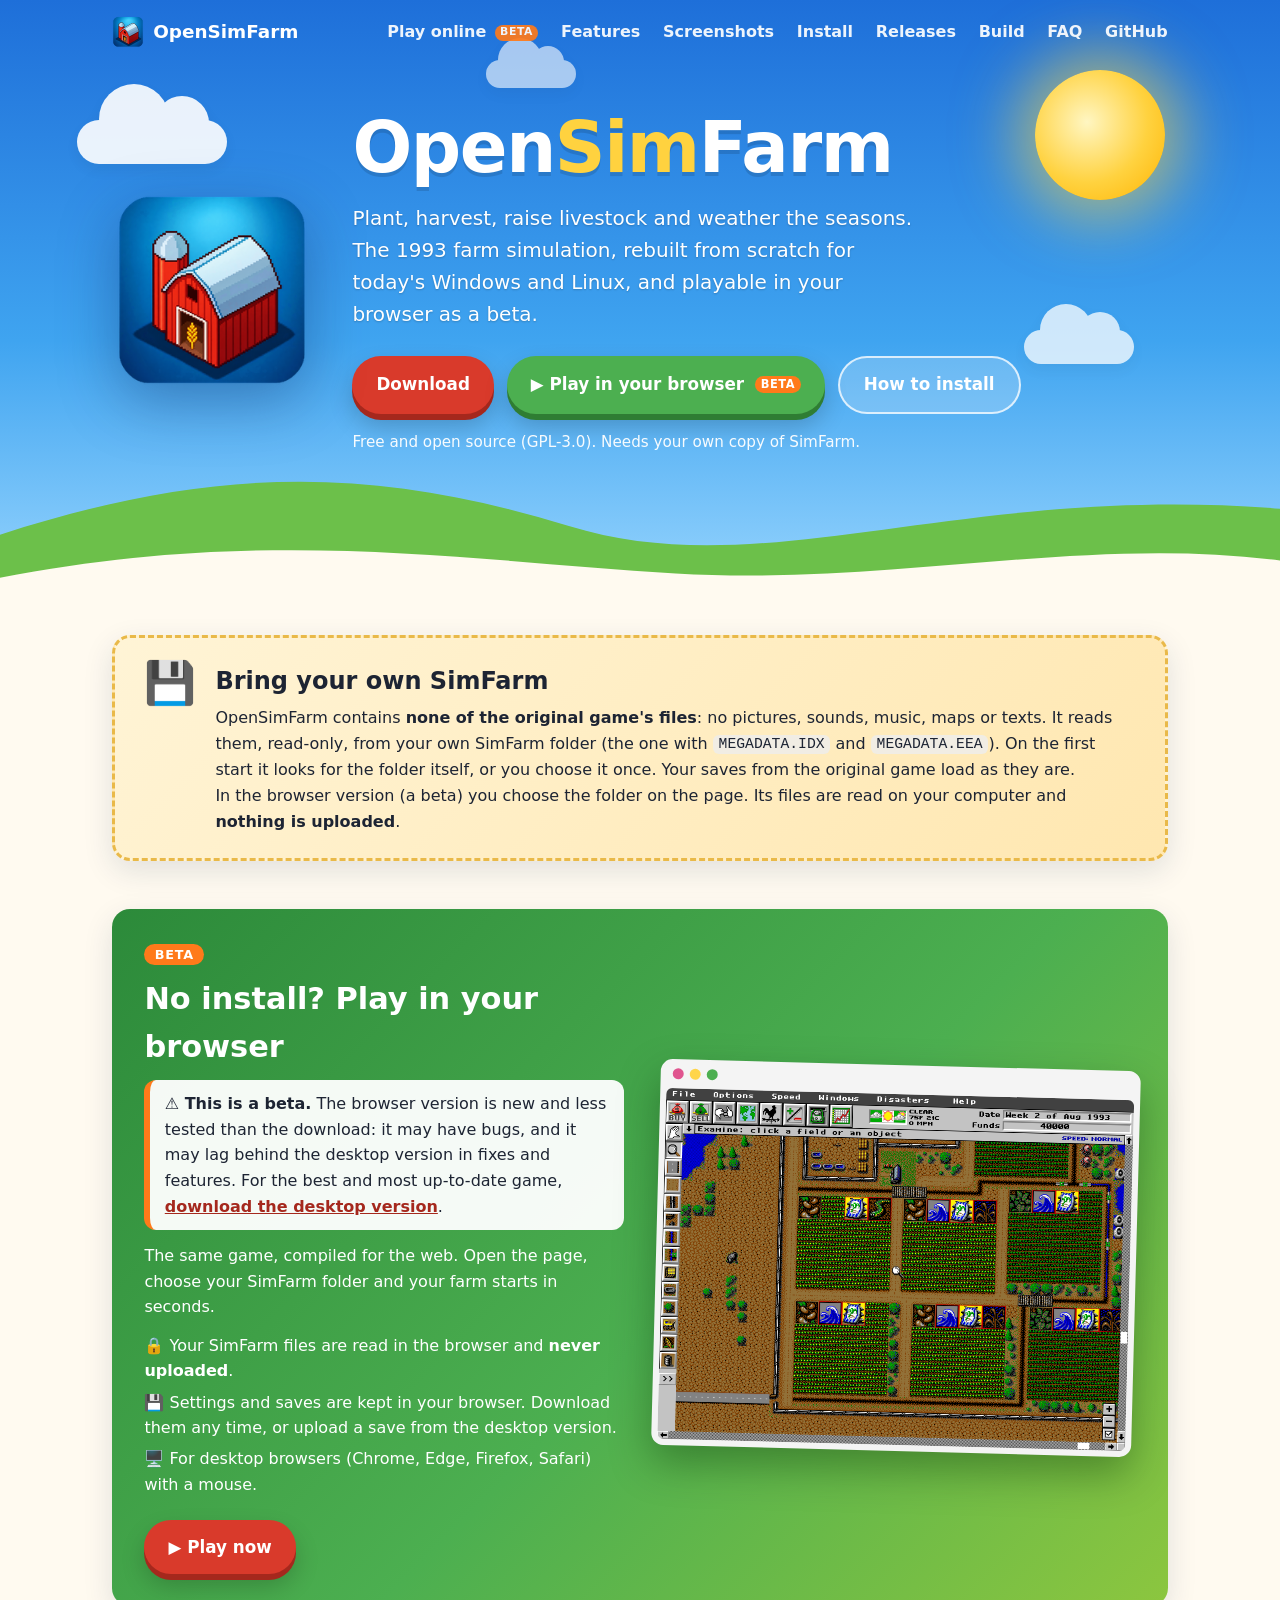
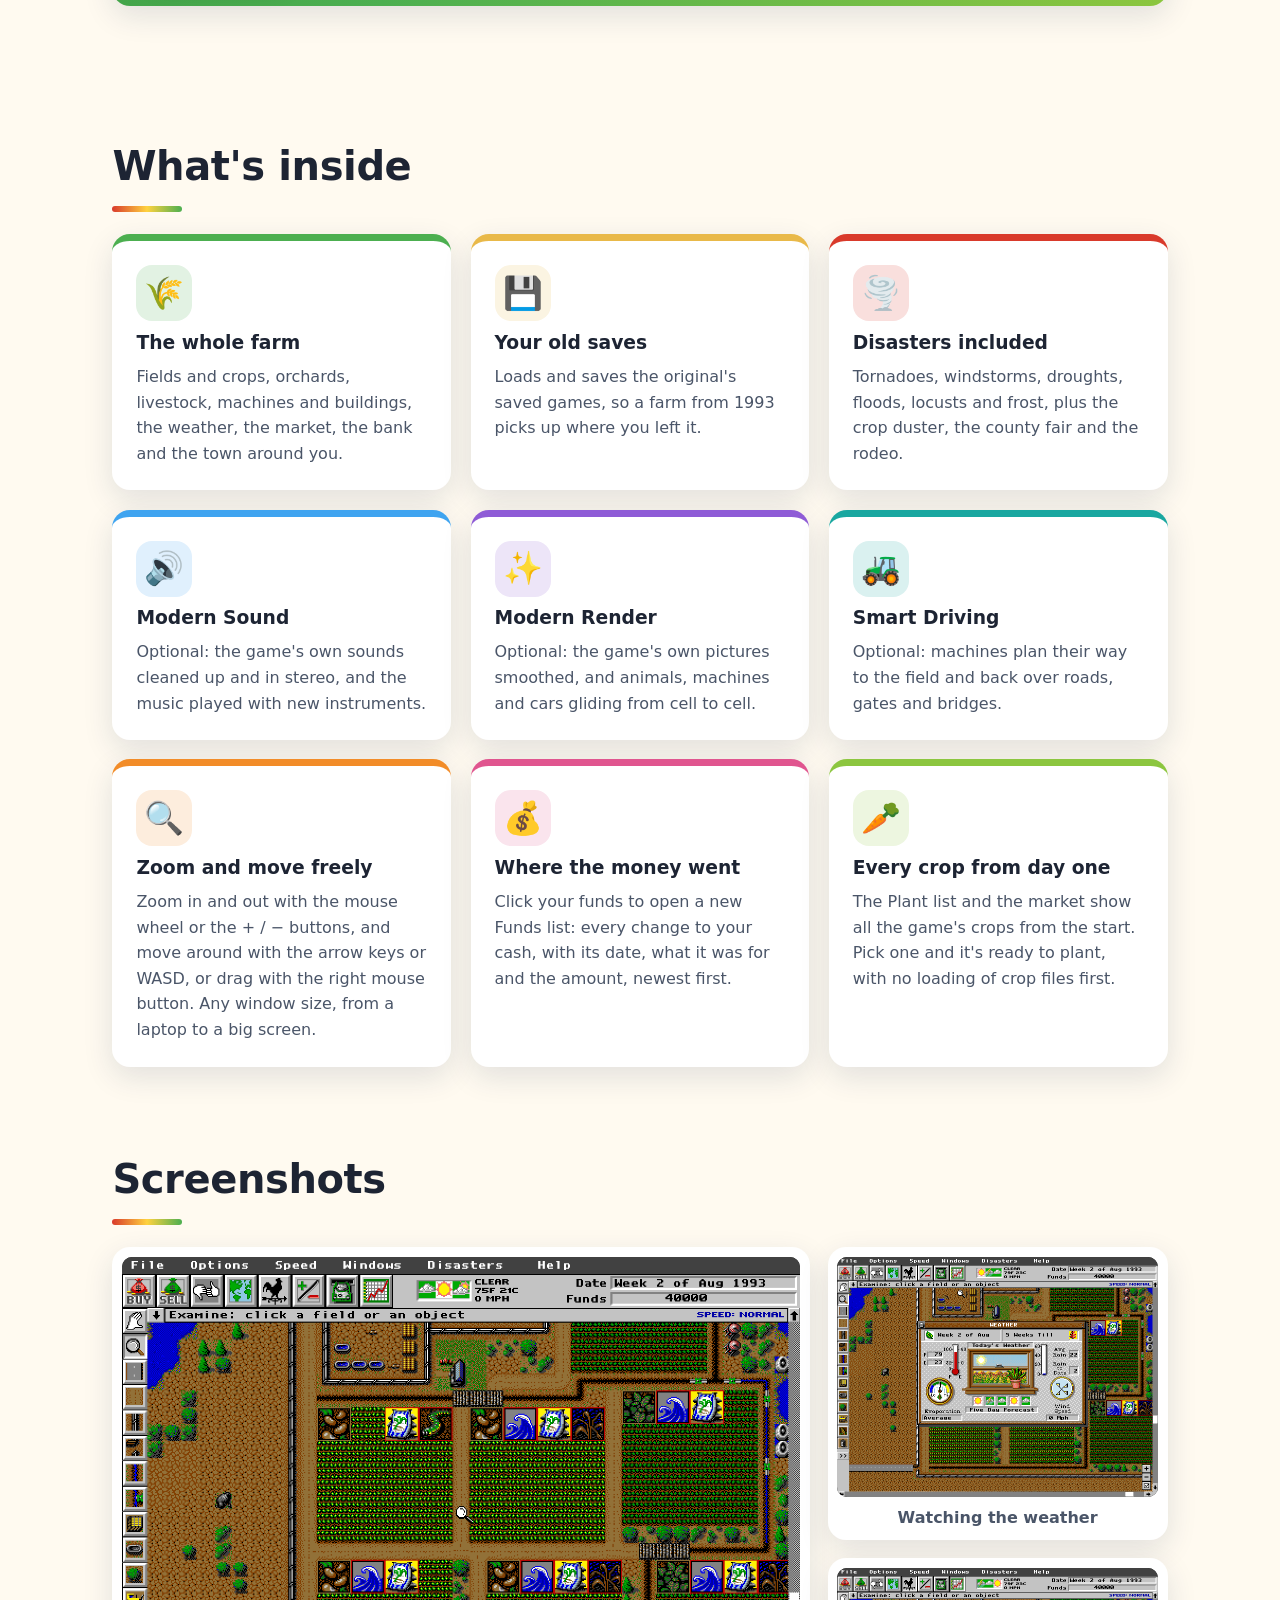
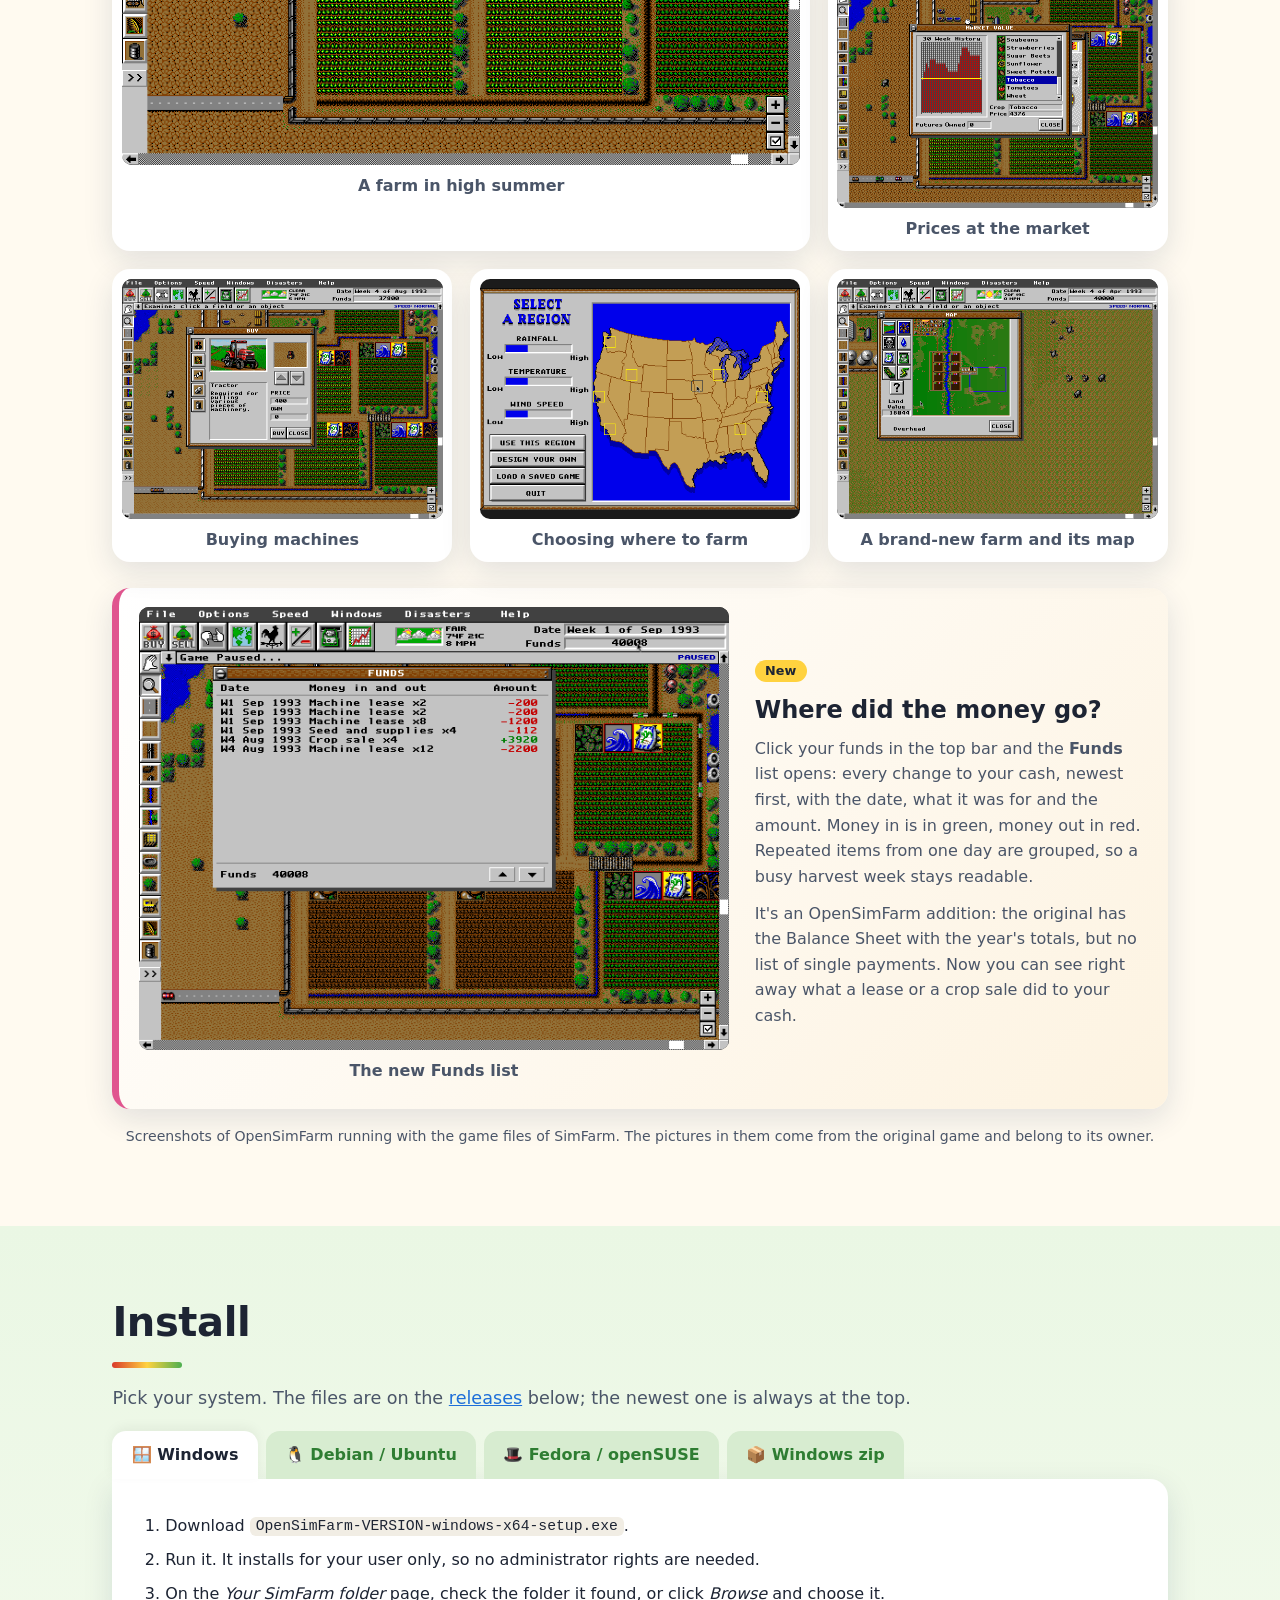
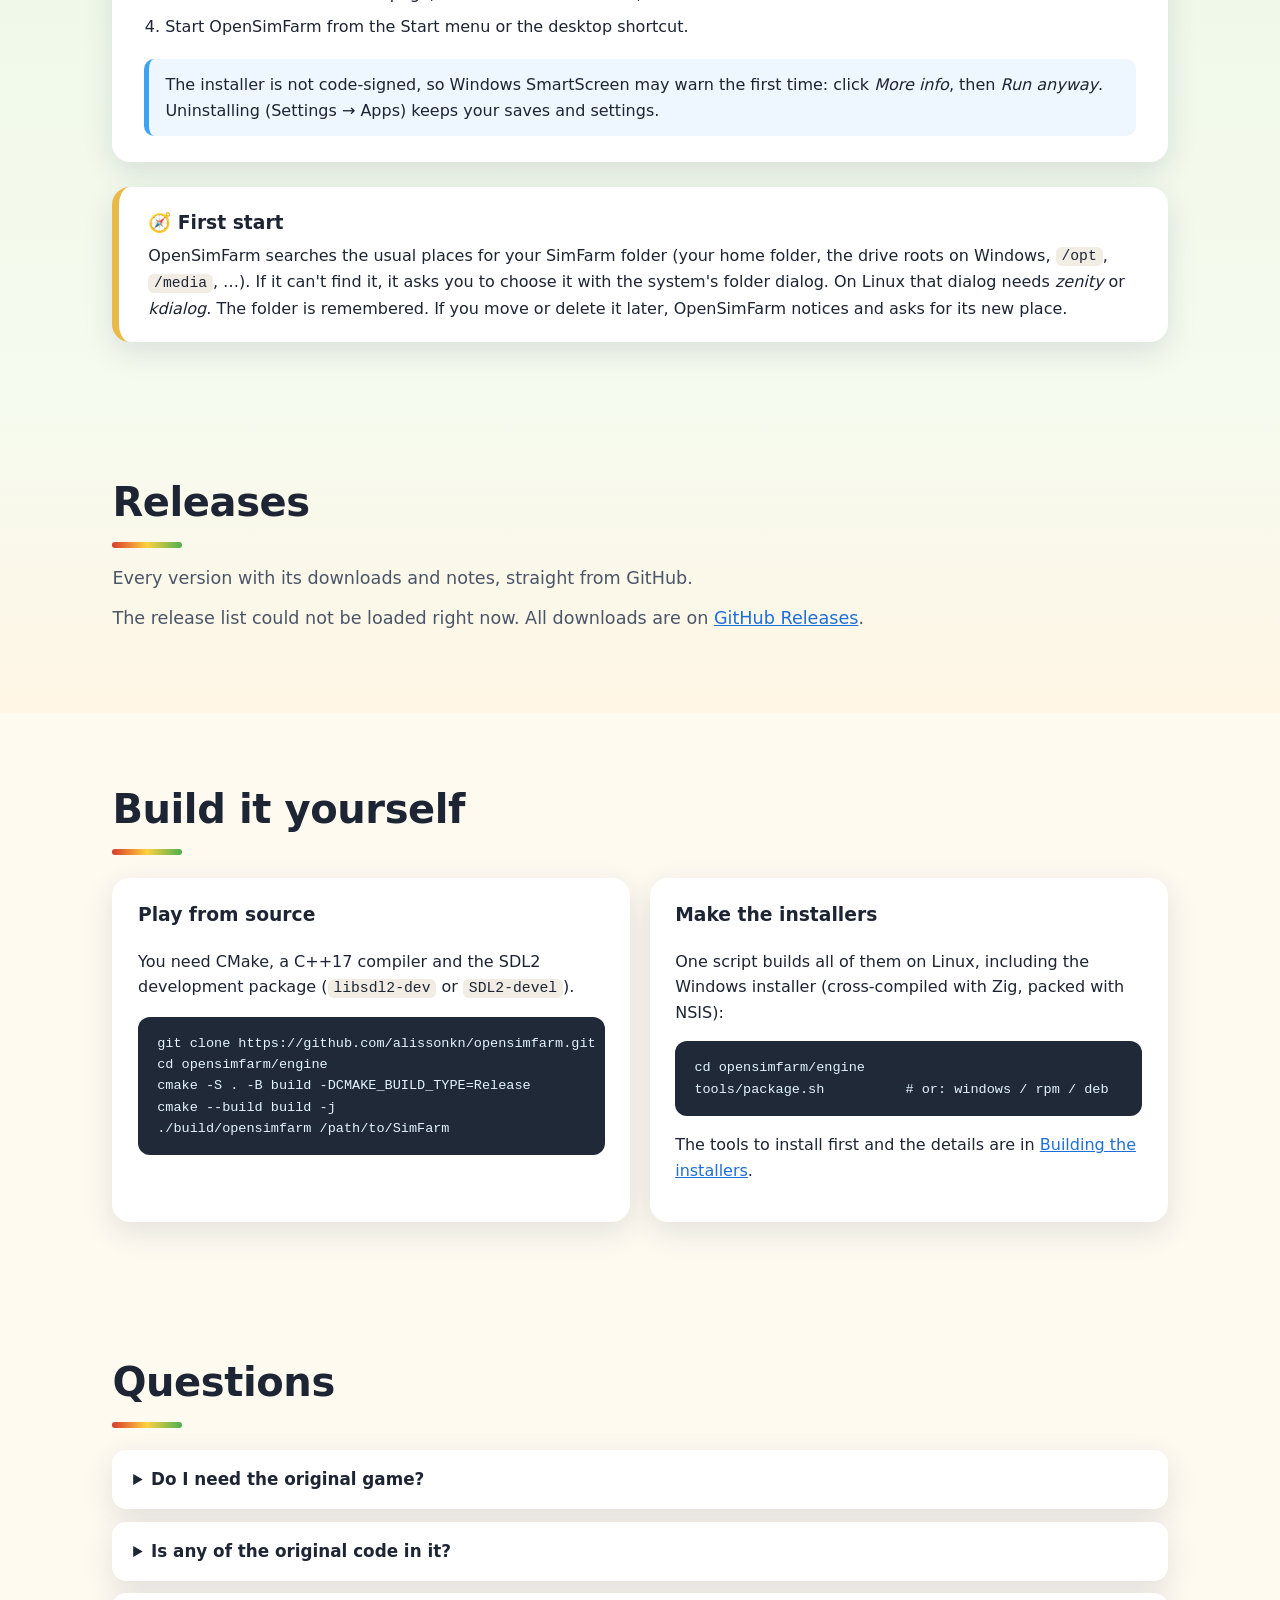
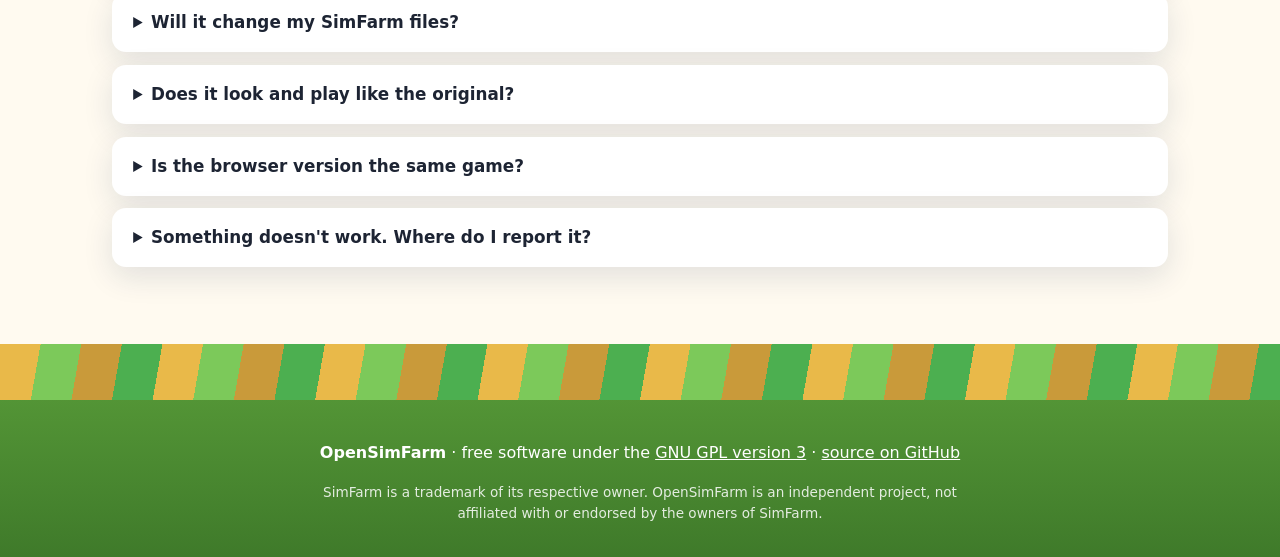
==== site/index.html @ 609d2a33 "Add a browser version (beta) on the project site The engine builds to WebAssembly with Emscripten (e" ====
<!DOCTYPE html>
<html lang="en">
<head>
<meta charset="utf-8">
<meta name="viewport" content="width=device-width, initial-scale=1">
<title>OpenSimFarm: run your farm again, on Windows and Linux</title>
<meta name="description" content="OpenSimFarm is an open-source re-implementation of the 1993 farm simulation SimFarm for modern Windows and Linux. Bring your own copy of the game.">
<meta property="og:title" content="OpenSimFarm">
<meta property="og:description" content="An open-source re-implementation of the 1993 farm simulation SimFarm for modern Windows and Linux.">
<meta property="og:image" content="assets/icon.png">
<link rel="icon" type="image/png" href="assets/favicon.png">
<link rel="apple-touch-icon" href="assets/apple-touch-icon.png">
<link rel="stylesheet" href="style.css">
</head>
<body>

<header class="hero">
  <div class="sun" aria-hidden="true"></div>
  <div class="cloud c1" aria-hidden="true"></div>
  <div class="cloud c2" aria-hidden="true"></div>
  <div class="cloud c3" aria-hidden="true"></div>
  <nav class="top">
    <a class="brand" href="#"><img src="assets/favicon.png" alt="" width="32" height="32"> OpenSimFarm</a>
    <div class="links">
      <a href="play/">Play online <span class="beta-tag">beta</span></a>
      <a href="#features">Features</a>
      <a href="#screens">Screenshots</a>
      <a href="#install">Install</a>
      <a href="#releases">Releases</a>
      <a href="#build">Build</a>
      <a href="#faq">FAQ</a>
      <a href="https://github.com/alissonkn/opensimfarm">GitHub</a>
    </div>
  </nav>
  <div class="hero-body">
    <img class="hero-icon" src="assets/icon.png" alt="OpenSimFarm icon: a red barn and silo" width="200" height="200">
    <div class="hero-text">
      <h1>Open<span>Sim</span>Farm</h1>
      <p class="tagline">Plant, harvest, raise livestock and weather the seasons. The 1993 farm simulation, rebuilt from scratch for today's Windows and Linux, and playable in your browser as a beta.</p>
      <div class="cta" id="cta">
        <a class="btn primary" id="cta-main" href="https://github.com/alissonkn/opensimfarm/releases/latest">Download</a>
        <a class="btn play" href="play/">▶ Play in your browser <span class="beta-tag">beta</span></a>
        <a class="btn ghost" href="#install">How to install</a>
      </div>
      <p class="cta-note" id="cta-note">Free and open source (GPL-3.0). Needs your own copy of SimFarm.</p>
    </div>
  </div>
  <div class="hills" aria-hidden="true">
    <svg viewBox="0 0 1440 220" preserveAspectRatio="none"><path class="h1" d="M0,120 C240,40 420,40 640,110 C860,180 1080,60 1440,90 L1440,220 L0,220 Z"/><path class="h2" d="M0,170 C300,110 520,150 760,165 C1000,180 1220,120 1440,150 L1440,220 L0,220 Z"/></svg>
  </div>
</header>

<main>

<section class="notice">
  <div class="wrap">
    <div class="notice-card">
      <div class="notice-emoji" aria-hidden="true">💾</div>
      <div>
        <h2>Bring your own SimFarm</h2>
        <p>OpenSimFarm contains <strong>none of the original game's files</strong>: no pictures, sounds, music, maps or texts. It reads them, read-only, from your own SimFarm folder (the one with <code>MEGADATA.IDX</code> and <code>MEGADATA.EEA</code>). On the first start it looks for the folder itself, or you choose it once. Your saves from the original game load as they are.</p>
        <p>In the browser version (a beta) you choose the folder on the page. Its files are read on your computer and <strong>nothing is uploaded</strong>.</p>
      </div>
    </div>
  </div>
</section>

<section id="play" class="playband">
  <div class="wrap">
    <div class="play-card">
      <div class="play-text">
        <span class="badge beta">Beta</span>
        <h2>No install? Play in your browser</h2>
        <p class="beta-warn"><strong>⚠ This is a beta.</strong> The browser version is new and less tested than the download: it may have bugs, and it may lag behind the desktop version in fixes and features. For the best and most up-to-date game, <a href="#install">download the desktop version</a>.</p>
        <p>The same game, compiled for the web. Open the page, choose your SimFarm folder and your farm starts in seconds.</p>
        <ul>
          <li>🔒 Your SimFarm files are read in the browser and <strong>never uploaded</strong>.</li>
          <li>💾 Settings and saves are kept in your browser. Download them any time, or upload a save from the desktop version.</li>
          <li>🖥️ For desktop browsers (Chrome, Edge, Firefox, Safari) with a mouse.</li>
        </ul>
        <a class="btn primary" href="play/">▶ Play now</a>
      </div>
      <div class="play-art" aria-hidden="true">
        <div class="browser"><div class="dots"><i></i><i></i><i></i></div><img src="assets/shots/farm.webp" alt="" width="1280" height="960" loading="lazy"></div>
      </div>
    </div>
  </div>
</section>

<section id="features" class="features">
  <div class="wrap">
    <h2 class="section-title">What's inside</h2>
    <div class="grid">
      <article class="card green"><div class="ico" aria-hidden="true">🌾</div><h3>The whole farm</h3><p>Fields and crops, orchards, livestock, machines and buildings, the weather, the market, the bank and the town around you.</p></article>
      <article class="card gold"><div class="ico" aria-hidden="true">💾</div><h3>Your old saves</h3><p>Loads and saves the original's saved games, so a farm from 1993 picks up where you left it.</p></article>
      <article class="card red"><div class="ico" aria-hidden="true">🌪️</div><h3>Disasters included</h3><p>Tornadoes, windstorms, droughts, floods, locusts and frost, plus the crop duster, the county fair and the rodeo.</p></article>
      <article class="card blue"><div class="ico" aria-hidden="true">🔊</div><h3>Modern Sound</h3><p>Optional: the game's own sounds cleaned up and in stereo, and the music played with new instruments.</p></article>
      <article class="card purple"><div class="ico" aria-hidden="true">✨</div><h3>Modern Render</h3><p>Optional: the game's own pictures smoothed, and animals, machines and cars gliding from cell to cell.</p></article>
      <article class="card teal"><div class="ico" aria-hidden="true">🚜</div><h3>Smart Driving</h3><p>Optional: machines plan their way to the field and back over roads, gates and bridges.</p></article>
      <article class="card orange"><div class="ico" aria-hidden="true">🔍</div><h3>Zoom and move freely</h3><p>Zoom in and out with the mouse wheel or the + / − buttons, and move around with the arrow keys or WASD, or drag with the right mouse button. Any window size, from a laptop to a big screen.</p></article>
      <article class="card pink"><div class="ico" aria-hidden="true">💰</div><h3>Where the money went</h3><p>Click your funds to open a new Funds list: every change to your cash, with its date, what it was for and the amount, newest first.</p></article>
      <article class="card lime"><div class="ico" aria-hidden="true">🥕</div><h3>Every crop from day one</h3><p>The Plant list and the market show all the game's crops from the start. Pick one and it's ready to plant, with no loading of crop files first.</p></article>
    </div>
  </div>
</section>

<section id="screens" class="screens">
  <div class="wrap">
    <h2 class="section-title">Screenshots</h2>
    <div class="gallery">
      <figure class="shot big"><a href="assets/shots/farm.webp"><img src="assets/shots/farm.webp" alt="A farm in August: green fields with crop signs, roads, ditches, trees and the farmhouse" width="1280" height="960" loading="lazy"></a><figcaption>A farm in high summer</figcaption></figure>
      <figure class="shot"><a href="assets/shots/weather.webp"><img src="assets/shots/weather.webp" alt="The Weather window over the farm: thermometer, rain gauge, wind and the five-day forecast" width="1280" height="960" loading="lazy"></a><figcaption>Watching the weather</figcaption></figure>
      <figure class="shot"><a href="assets/shots/market.webp"><img src="assets/shots/market.webp" alt="The Market Value window: a 30-week price history and the list of crops" width="1280" height="960" loading="lazy"></a><figcaption>Prices at the market</figcaption></figure>
      <figure class="shot"><a href="assets/shots/buy.webp"><img src="assets/shots/buy.webp" alt="The Buy window showing a tractor with its price" width="1280" height="960" loading="lazy"></a><figcaption>Buying machines</figcaption></figure>
      <figure class="shot"><a href="assets/shots/region.webp"><img src="assets/shots/region.webp" alt="The Select a Region screen: a map of the United States with rainfall, temperature and wind sliders" width="940" height="652" loading="lazy"></a><figcaption>Choosing where to farm</figcaption></figure>
      <figure class="shot"><a href="assets/shots/newfarm.webp"><img src="assets/shots/newfarm.webp" alt="A newly generated farm with the Map window open" width="1280" height="960" loading="lazy"></a><figcaption>A brand-new farm and its map</figcaption></figure>
    </div>
    <div class="spotlight">
      <figure class="shot"><a href="assets/shots/funds.webp"><img src="assets/shots/funds.webp" alt="The Funds window: a list of cash changes with date, what each was for (machine leases, seed and supplies, a crop sale) and the amount in green or red" width="1280" height="960" loading="lazy"></a><figcaption>The new Funds list</figcaption></figure>
      <div class="spot-text">
        <span class="badge">New</span>
        <h3>Where did the money go?</h3>
        <p>Click your funds in the top bar and the <strong>Funds</strong> list opens: every change to your cash, newest first, with the date, what it was for and the amount. Money in is in green, money out in red. Repeated items from one day are grouped, so a busy harvest week stays readable.</p>
        <p>It's an OpenSimFarm addition: the original has the Balance Sheet with the year's totals, but no list of single payments. Now you can see right away what a lease or a crop sale did to your cash.</p>
      </div>
    </div>
    <p class="credit">Screenshots of OpenSimFarm running with the game files of SimFarm. The pictures in them come from the original game and belong to its owner.</p>
  </div>
</section>

<section id="install" class="install">
  <div class="wrap">
    <h2 class="section-title">Install</h2>
    <p class="lead">Pick your system. The files are on the <a href="#releases">releases</a> below; the newest one is always at the top.</p>
    <div class="tabs" role="tablist">
      <button role="tab" class="tab active" data-tab="win" aria-selected="true">🪟 Windows</button>
      <button role="tab" class="tab" data-tab="deb" aria-selected="false">🐧 Debian / Ubuntu</button>
      <button role="tab" class="tab" data-tab="rpm" aria-selected="false">🎩 Fedora / openSUSE</button>
      <button role="tab" class="tab" data-tab="zip" aria-selected="false">📦 Windows zip</button>
    </div>
    <div class="panel active" id="tab-win" role="tabpanel">
      <ol>
        <li>Download <code class="fname" data-kind="setup">OpenSimFarm-VERSION-windows-x64-setup.exe</code>.</li>
        <li>Run it. It installs for your user only, so no administrator rights are needed.</li>
        <li>On the <em>Your SimFarm folder</em> page, check the folder it found, or click <em>Browse</em> and choose it.</li>
        <li>Start OpenSimFarm from the Start menu or the desktop shortcut.</li>
      </ol>
      <p class="tip">The installer is not code-signed, so Windows SmartScreen may warn the first time: click <em>More info</em>, then <em>Run anyway</em>. Uninstalling (Settings → Apps) keeps your saves and settings.</p>
    </div>
    <div class="panel" id="tab-deb" role="tabpanel">
      <ol>
        <li>Download <code class="fname" data-kind="deb">opensimfarm_VERSION-1_amd64.deb</code> (Debian 12 or newer, Ubuntu 22.04 or newer).</li>
        <li>Install it, which also installs SDL2:<pre><code>sudo apt install ./<span class="fname" data-kind="deb">opensimfarm_VERSION-1_amd64.deb</span></code></pre></li>
        <li>Start <em>OpenSimFarm</em> from the menu, or run <code>opensimfarm</code>.</li>
      </ol>
      <p class="tip">Remove it with <code>sudo apt remove opensimfarm</code>. Your saves stay in <code>~/.config/opensimfarm</code>.</p>
    </div>
    <div class="panel" id="tab-rpm" role="tabpanel">
      <ol>
        <li>Download <code class="fname" data-kind="rpm">opensimfarm-VERSION-1.x86_64.rpm</code>.</li>
        <li>Install it, which also installs SDL2:<pre><code>sudo dnf install ./<span class="fname" data-kind="rpm">opensimfarm-VERSION-1.x86_64.rpm</span></code></pre>On openSUSE: <code>sudo zypper install ./<span class="fname" data-kind="rpm">opensimfarm-VERSION-1.x86_64.rpm</span></code></li>
        <li>Start <em>OpenSimFarm</em> from the menu, or run <code>opensimfarm</code>.</li>
      </ol>
      <p class="tip">Remove it with <code>sudo dnf remove opensimfarm</code>. Your saves stay in <code>~/.config/opensimfarm</code>.</p>
    </div>
    <div class="panel" id="tab-zip" role="tabpanel">
      <ol>
        <li>Download <code class="fname" data-kind="zip">OpenSimFarm-VERSION-windows-x64.zip</code> and unzip it anywhere.</li>
        <li>Double-click <code>opensimfarm.exe</code>. If it doesn't find SimFarm by itself, it asks you to choose the folder once.</li>
      </ol>
      <p class="tip">Handy for a USB stick or for trying it out. Settings and saves go to <code>%APPDATA%\OpenSimFarm</code>.</p>
    </div>
    <div class="first-start">
      <h3>🧭 First start</h3>
      <p>OpenSimFarm searches the usual places for your SimFarm folder (your home folder, the drive roots on Windows, <code>/opt</code>, <code>/media</code>, …). If it can't find it, it asks you to choose it with the system's folder dialog. On Linux that dialog needs <em>zenity</em> or <em>kdialog</em>. The folder is remembered. If you move or delete it later, OpenSimFarm notices and asks for its new place.</p>
    </div>
  </div>
</section>

<section id="releases" class="releases">
  <div class="wrap">
    <h2 class="section-title">Releases</h2>
    <p class="lead">Every version with its downloads and notes, straight from GitHub.</p>
    <div id="release-list" class="release-list" aria-live="polite">
      <p class="loading">Loading releases…</p>
    </div>
    <noscript><p class="lead">See all releases on <a href="https://github.com/alissonkn/opensimfarm/releases">GitHub</a>.</p></noscript>
  </div>
</section>

<section id="build" class="build">
  <div class="wrap">
    <h2 class="section-title">Build it yourself</h2>
    <div class="two">
      <div class="box">
        <h3>Play from source</h3>
        <p>You need CMake, a C++17 compiler and the SDL2 development package (<code>libsdl2-dev</code> or <code>SDL2-devel</code>).</p>
<pre><code>git clone https://github.com/alissonkn/opensimfarm.git
cd opensimfarm/engine
cmake -S . -B build -DCMAKE_BUILD_TYPE=Release
cmake --build build -j
./build/opensimfarm /path/to/SimFarm</code></pre>
      </div>
      <div class="box">
        <h3>Make the installers</h3>
        <p>One script builds all of them on Linux, including the Windows installer (cross-compiled with Zig, packed with NSIS):</p>
<pre><code>cd opensimfarm/engine
tools/package.sh          # or: windows / rpm / deb</code></pre>
        <p>The tools to install first and the details are in <a href="https://github.com/alissonkn/opensimfarm/blob/main/engine/README.md#building-the-installers">Building the installers</a>.</p>
      </div>
    </div>
  </div>
</section>

<section id="faq" class="faq">
  <div class="wrap">
    <h2 class="section-title">Questions</h2>
    <details><summary>Do I need the original game?</summary><p>Yes. OpenSimFarm is a new program that plays with the files of your own copy of SimFarm, so the pictures, sounds and maps all come from it. Nothing of the original game is included or downloaded.</p></details>
    <details><summary>Is any of the original code in it?</summary><p>No. The engine was written from scratch in C++17, from a description of how the game behaves and how its files are laid out.</p></details>
    <details><summary>Will it change my SimFarm files?</summary><p>No. It only reads them. Settings and saved games go to your own settings folder: <code>%APPDATA%\OpenSimFarm</code> on Windows, <code>~/.config/opensimfarm</code> on Linux.</p></details>
    <details><summary>Does it look and play like the original?</summary><p>That's the aim: the same rules, screens and timing, checked side by side against the original. A few things are better on purpose (any window size, clearer messages, a full price list), and the Modern options are there if you want them, all switchable in the Options menu.</p></details>
    <details><summary>Is the browser version the same game?</summary><p>It is built from the same source, but it is a <strong>beta</strong>: it is less tested than the download, may have bugs of its own, and may not always be as up to date as the desktop version. The download is the main version and the one to use if anything goes wrong in the browser. Other differences: you choose the SimFarm folder on the page each time unless you let the browser remember the files (they stay on your computer), and settings and saves live in the browser's storage. Clearing your browser's site data deletes them, so download the saves you want to keep from the <em>Saves</em> button.</p></details>
    <details><summary>Something doesn't work. Where do I report it?</summary><p>Open an issue on <a href="https://github.com/alissonkn/opensimfarm/issues">GitHub</a>, with your system, the version and what happened.</p></details>
  </div>
</section>

</main>

<footer class="foot">
  <div class="fields" aria-hidden="true"></div>
  <div class="wrap">
    <p><strong>OpenSimFarm</strong> · free software under the <a href="https://github.com/alissonkn/opensimfarm/blob/main/engine/LICENSE.txt">GNU GPL version 3</a> · <a href="https://github.com/alissonkn/opensimfarm">source on GitHub</a></p>
    <p class="small">SimFarm is a trademark of its respective owner. OpenSimFarm is an independent project, not affiliated with or endorsed by the owners of SimFarm.</p>
  </div>
</footer>

<div class="lightbox" id="lightbox" hidden><button class="lb-close" aria-label="Close">×</button><img alt=""><p class="lb-cap"></p></div>
<script src="app.js"></script>
</body>
</html>
---- site/style.css ----
/* OpenSimFarm site - sky, sun, red barn and striped fields (the colours of the program icon) */
:root {
  --sky-top: #1e6fd9;
  --sky-mid: #3fa4f0;
  --sky-low: #9fd9ff;
  --sun: #ffd23f;
  --barn: #d93a2b;
  --barn-dark: #a5281d;
  --grass: #4caf50;
  --grass-dark: #2e7d32;
  --wheat: #e9b949;
  --soil: #8d5a3b;
  --ink: #1d2433;
  --ink-soft: #4a5568;
  --paper: #fffaf0;
  --card: #ffffff;
  --radius: 18px;
  --shadow: 0 10px 30px rgba(20, 40, 80, .12);
  --font: system-ui, -apple-system, "Segoe UI", Roboto, Ubuntu, Cantarell, "Noto Sans", sans-serif;
  --mono: ui-monospace, "SFMono-Regular", Menlo, Consolas, "Liberation Mono", monospace;
}
* { box-sizing: border-box; }
html { scroll-behavior: smooth; }
body { margin: 0; font-family: var(--font); color: var(--ink); background: var(--paper); line-height: 1.6; }
a { color: var(--sky-top); }
a:hover { color: var(--barn); }
code, pre { font-family: var(--mono); font-size: .92em; }
code { background: #f1ede4; padding: .1em .4em; border-radius: 6px; }
pre { background: #1f2937; color: #e5f3ff; padding: 1rem 1.2rem; border-radius: 12px; overflow-x: auto; line-height: 1.45; }
pre code { background: none; padding: 0; color: inherit; }
.wrap { max-width: 1100px; margin: 0 auto; padding: 0 1.4rem; }

/* ---------- hero ---------- */
.hero { position: relative; overflow: hidden; color: #fff;
  background: linear-gradient(180deg, var(--sky-top) 0%, var(--sky-mid) 55%, var(--sky-low) 100%);
  padding-bottom: 150px; }
.sun { position: absolute; top: 70px; right: 9%; width: 130px; height: 130px; border-radius: 50%;
  background: radial-gradient(circle at 40% 40%, #fff6c2, var(--sun) 55%, #ffb300 100%);
  box-shadow: 0 0 60px 20px rgba(255, 214, 64, .55); animation: glow 6s ease-in-out infinite; }
@keyframes glow { 50% { box-shadow: 0 0 90px 34px rgba(255, 214, 64, .7); } }
.cloud { position: absolute; background: #fff; border-radius: 60px; opacity: .9; filter: drop-shadow(0 6px 8px rgba(0,0,0,.06)); }
.cloud::before, .cloud::after { content: ""; position: absolute; background: #fff; border-radius: 50%; }
.c1 { top: 120px; left: 6%; width: 150px; height: 44px; animation: drift 60s linear infinite; }
.c1::before { width: 70px; height: 70px; top: -36px; left: 22px; } .c1::after { width: 54px; height: 54px; top: -24px; left: 78px; }
.c2 { top: 330px; left: 80%; width: 110px; height: 34px; opacity: .75; animation: drift 80s linear infinite reverse; }
.c2::before { width: 52px; height: 52px; top: -26px; left: 16px; } .c2::after { width: 40px; height: 40px; top: -18px; left: 56px; }
.c3 { top: 60px; left: 38%; width: 90px; height: 28px; opacity: .6; animation: drift 100s linear infinite; }
.c3::before { width: 44px; height: 44px; top: -22px; left: 12px; } .c3::after { width: 32px; height: 32px; top: -14px; left: 46px; }
@keyframes drift { from { transform: translateX(-40px); } 50% { transform: translateX(60px); } to { transform: translateX(-40px); } }

nav.top { position: relative; z-index: 2; display: flex; align-items: center; justify-content: space-between;
  max-width: 1100px; margin: 0 auto; padding: 1rem 1.4rem; flex-wrap: wrap; gap: .6rem; }
.brand { display: flex; align-items: center; gap: .55rem; color: #fff; text-decoration: none; font-weight: 800; font-size: 1.15rem; }
.brand img { border-radius: 8px; }
.links a { color: #fff; text-decoration: none; margin-left: 1.1rem; font-weight: 600; opacity: .92; }
.links a:hover { opacity: 1; color: #fff; text-decoration: underline; text-underline-offset: 4px; }

.hero-body { position: relative; z-index: 2; max-width: 1100px; margin: 0 auto; padding: 3rem 1.4rem 0;
  display: flex; align-items: center; gap: 2.5rem; }
.hero-icon { width: 200px; height: 200px; flex: none; filter: drop-shadow(0 18px 30px rgba(10, 30, 80, .35));
  animation: bob 5s ease-in-out infinite; }
@keyframes bob { 50% { transform: translateY(-10px) rotate(-1.5deg); } }
h1 { margin: 0; font-size: clamp(2.6rem, 6vw, 4.4rem); line-height: 1.05; letter-spacing: -.02em; font-weight: 900;
  text-shadow: 0 4px 0 rgba(0, 0, 0, .12); }
h1 span { color: var(--sun); }
.tagline { font-size: 1.25rem; max-width: 36rem; margin: 1rem 0 1.6rem; text-shadow: 0 1px 2px rgba(0,0,0,.2); }
.cta { display: flex; flex-wrap: wrap; gap: .8rem; }
.btn { display: inline-flex; align-items: center; gap: .5rem; padding: .85rem 1.5rem; border-radius: 999px;
  font-weight: 800; text-decoration: none; font-size: 1.05rem; transition: transform .15s, box-shadow .15s; }
.btn:hover { transform: translateY(-2px); }
.btn.primary { background: var(--barn); color: #fff; box-shadow: 0 6px 0 var(--barn-dark), 0 12px 24px rgba(0,0,0,.2); }
.btn.primary:hover { color: #fff; box-shadow: 0 8px 0 var(--barn-dark), 0 16px 30px rgba(0,0,0,.25); }
.btn.ghost { background: rgba(255, 255, 255, .2); color: #fff; border: 2px solid rgba(255,255,255,.75); }
.btn.ghost:hover { background: rgba(255, 255, 255, .32); color: #fff; }
.btn.small { padding: .5rem 1rem; font-size: .92rem; }
.cta-note { margin-top: 1rem; font-size: .95rem; opacity: .95; }
.cta-note a { color: #fff; }

.hills { position: absolute; left: 0; right: 0; bottom: -2px; height: 190px; z-index: 1; }
.hills svg { width: 100%; height: 100%; display: block; }
.hills .h1 { fill: #6cc04a; }
.hills .h2 { fill: var(--paper); }

/* ---------- sections ---------- */
section { padding: 4rem 0; }
.section-title { font-size: clamp(1.8rem, 3.5vw, 2.5rem); margin: 0 0 1.4rem; font-weight: 900; letter-spacing: -.01em; }
.section-title::after { content: ""; display: block; width: 70px; height: 6px; border-radius: 6px; margin-top: .5rem;
  background: linear-gradient(90deg, var(--barn), var(--sun), var(--grass)); }
.lead { color: var(--ink-soft); font-size: 1.1rem; margin-top: -0.4rem; }

.notice { padding: 1rem 0 2rem; }
.notice-card { display: flex; gap: 1.2rem; align-items: flex-start; background: linear-gradient(135deg, #fff4d6, #ffe7b0);
  border: 3px dashed var(--wheat); border-radius: var(--radius); padding: 1.5rem 1.8rem; box-shadow: var(--shadow); }
.notice-card h2 { margin: 0 0 .3rem; }
.notice-card p { margin: 0; }
.notice-emoji { font-size: 2.6rem; line-height: 1; }

.grid { display: grid; grid-template-columns: repeat(auto-fit, minmax(300px, 1fr)); gap: 1.2rem; }
.card { background: var(--card); border-radius: var(--radius); padding: 1.5rem; box-shadow: var(--shadow);
  border-top: 7px solid var(--c); transition: transform .2s, box-shadow .2s; }
.card:hover { transform: translateY(-4px) rotate(-.3deg); box-shadow: 0 16px 36px rgba(20, 40, 80, .16); }
.card h3 { margin: .4rem 0 .4rem; }
.card p { margin: 0; color: var(--ink-soft); }
.card .ico { font-size: 2rem; width: 56px; height: 56px; display: grid; place-items: center; border-radius: 16px;
  background: color-mix(in srgb, var(--c) 16%, white); }
.green { --c: var(--grass); } .gold { --c: var(--wheat); } .red { --c: var(--barn); }
.blue { --c: var(--sky-mid); } .purple { --c: #8e5bd6; } .teal { --c: #19a7a0; }
.orange { --c: #f28c28; } .pink { --c: #e0558f; } .lime { --c: #8cc63f; }

/* ---------- install ---------- */
.install { background: linear-gradient(180deg, #eaf7e4, #f6fbef); }
.tabs { display: flex; flex-wrap: wrap; gap: .5rem; margin: 1.2rem 0 0; }
.tab { font: inherit; font-weight: 700; border: none; cursor: pointer; padding: .7rem 1.2rem; border-radius: 14px 14px 0 0;
  background: #d7ecd0; color: var(--grass-dark); }
.tab.active { background: var(--card); color: var(--ink); box-shadow: 0 -4px 12px rgba(0,0,0,.05); }
.panel { display: none; background: var(--card); border-radius: 0 var(--radius) var(--radius) var(--radius); padding: 1.6rem 2rem;
  box-shadow: var(--shadow); }
.panel.active { display: block; }
.panel ol { margin: 0; padding-left: 1.3rem; }
.panel li { margin: .5rem 0; }
.tip { background: #eef6ff; border-left: 5px solid var(--sky-mid); padding: .8rem 1rem; border-radius: 10px; margin: 1.2rem 0 0; }
.first-start { margin-top: 1.6rem; background: var(--card); border-radius: var(--radius); padding: 1.3rem 1.8rem; box-shadow: var(--shadow);
  border-left: 7px solid var(--wheat); }
.first-start h3 { margin: 0 0 .3rem; }
.first-start p { margin: 0; }

/* ---------- releases ---------- */
.releases { background: linear-gradient(180deg, #f6fbef, #fff6e5); }
.release-list { display: grid; gap: 1.4rem; }
.release { background: var(--card); border-radius: var(--radius); box-shadow: var(--shadow); overflow: hidden; }
.release-head { display: flex; flex-wrap: wrap; align-items: center; gap: .6rem 1rem; padding: 1.1rem 1.6rem;
  background: linear-gradient(90deg, var(--grass), #7cc95a); color: #fff; }
.release.older .release-head { background: linear-gradient(90deg, #8a9bb0, #a9b7c8); }
.release-head h3 { margin: 0; font-size: 1.35rem; }
.badge { font-size: .8rem; font-weight: 800; padding: .2rem .65rem; border-radius: 999px; background: var(--sun); color: var(--ink); }
.badge.pre { background: #ffe0d6; color: var(--barn-dark); }
.release-date { opacity: .9; font-size: .95rem; margin-left: auto; }
.release-body { padding: 1.2rem 1.6rem 1.4rem; }
.downloads { display: grid; grid-template-columns: repeat(auto-fit, minmax(240px, 1fr)); gap: .7rem; margin-bottom: 1rem; }
.dl { display: flex; align-items: center; gap: .8rem; padding: .8rem 1rem; border-radius: 14px; text-decoration: none; color: var(--ink);
  background: #f7f4ec; border: 2px solid transparent; transition: border-color .15s, transform .15s; }
.dl:hover { border-color: var(--grass); transform: translateY(-2px); color: var(--ink); }
.dl .os { font-size: 1.6rem; }
.dl strong { display: block; }
.dl small { color: var(--ink-soft); font-family: var(--mono); font-size: .78rem; word-break: break-all; }
.dl.other { background: #f0f3f8; }
.notes { border-top: 2px dashed #ece6d8; padding-top: .8rem; }
.notes summary { cursor: pointer; font-weight: 700; color: var(--grass-dark); }
.notes .md { margin-top: .6rem; }
.notes .md table { border-collapse: collapse; margin: .6rem 0; }
.notes .md th, .notes .md td { border: 1px solid #e5dfd0; padding: .35rem .7rem; text-align: left; }
.notes .md h2 { font-size: 1.2rem; margin: 1.2rem 0 .4rem; }
.loading { color: var(--ink-soft); font-style: italic; }

/* ---------- build / faq ---------- */
.two { display: grid; grid-template-columns: repeat(auto-fit, minmax(320px, 1fr)); gap: 1.2rem; }
.box { background: var(--card); border-radius: var(--radius); padding: 1.4rem 1.6rem; box-shadow: var(--shadow); }
.box h3 { margin-top: 0; }
.faq details { background: var(--card); border-radius: 14px; padding: 1rem 1.3rem; margin-bottom: .8rem; box-shadow: var(--shadow); }
.faq summary { cursor: pointer; font-weight: 800; font-size: 1.05rem; }
.faq details[open] summary { color: var(--barn); }
.faq details p { margin: .6rem 0 0; color: var(--ink-soft); }

/* ---------- footer: striped fields ---------- */
.foot { position: relative; color: #fff; padding: 5rem 0 2rem; text-align: center;
  background: linear-gradient(180deg, #5a9e3a, #3f7a2a); }
.foot .fields { position: absolute; top: 0; left: 0; right: 0; height: 56px;
  background: repeating-linear-gradient(100deg, var(--wheat) 0 40px, #7cc95a 40px 80px, #c99a3a 80px 120px, var(--grass) 120px 160px); }
.foot a { color: #fff; }
.foot .small { font-size: .85rem; opacity: .85; max-width: 42rem; margin: .4rem auto 0; }

@media (max-width: 760px) {
  .hero-body { flex-direction: column; text-align: center; padding-top: 1.5rem; }
  .hero-icon { width: 140px; height: 140px; }
  .cta { justify-content: center; }
  .sun { width: 80px; height: 80px; top: 90px; right: 6%; }
  .c1, .c3 { display: none; }
  .c2 { top: 300px; }
  .links a { margin: 0 .5rem; }
  .panel { padding: 1.2rem; }
  .release-date { margin-left: 0; }
}
@media (prefers-reduced-motion: reduce) {
  *, *::before, *::after { animation: none !important; transition: none !important; }
  html { scroll-behavior: auto; }
}

/* ---------- screenshots ---------- */
.screens { padding-top: 1rem; }
.gallery { display: grid; grid-template-columns: repeat(3, 1fr); gap: 1.1rem; }
.shot { margin: 0; background: var(--card); border-radius: var(--radius); padding: .6rem .6rem .2rem; box-shadow: var(--shadow);
  transition: transform .2s, box-shadow .2s; }
.shot:hover { transform: translateY(-4px) rotate(.4deg); box-shadow: 0 16px 36px rgba(20, 40, 80, .18); }
.shot.big { grid-column: span 2; grid-row: span 2; }
.shot img { display: block; width: 100%; height: auto; border-radius: 10px; aspect-ratio: 4 / 3; object-fit: contain; background: #1b1b1b; }
.shot figcaption { text-align: center; font-weight: 700; padding: .5rem 0 .4rem; color: var(--ink-soft); }
.credit { font-size: .88rem; color: var(--ink-soft); text-align: center; margin-top: 1rem; }
.lightbox { position: fixed; inset: 0; z-index: 50; background: rgba(10, 20, 35, .9); display: flex; flex-direction: column;
  align-items: center; justify-content: center; padding: 2rem; cursor: zoom-out; }
.lightbox[hidden] { display: none; }
.lightbox img { max-width: 100%; max-height: 85vh; border-radius: 10px; box-shadow: 0 20px 60px rgba(0,0,0,.5); }
.lb-cap { color: #fff; font-weight: 700; margin: .8rem 0 0; }
.lb-close { position: absolute; top: 1rem; right: 1.4rem; font-size: 2.4rem; line-height: 1; color: #fff; background: none;
  border: none; cursor: pointer; }
@media (max-width: 760px) {
  .gallery { grid-template-columns: 1fr 1fr; }
  .shot.big { grid-column: span 2; grid-row: auto; }
}
.spotlight { display: grid; grid-template-columns: 3fr 2fr; gap: 1.6rem; align-items: center; margin-top: 1.6rem;
  background: linear-gradient(135deg, #fff, #fdf3e1); border-radius: var(--radius); padding: 1.2rem; box-shadow: var(--shadow);
  border-left: 7px solid #e0558f; }
.spotlight .shot { box-shadow: none; padding: 0; background: none; }
.spotlight .shot:hover { transform: none; }
.spot-text h3 { margin: .5rem 0 .4rem; font-size: 1.5rem; }
.spot-text p { color: var(--ink-soft); margin: 0 0 .7rem; }
@media (max-width: 760px) { .spotlight { grid-template-columns: 1fr; } }

/* ---------- play in the browser ---------- */
.btn.play { background: var(--grass, #4caf50); color: #fff; box-shadow: 0 6px 0 #2f7d33, 0 12px 24px rgba(0,0,0,.2); }
.btn.play:hover { color: #fff; box-shadow: 0 8px 0 #2f7d33, 0 16px 30px rgba(0,0,0,.25); }
.playband { padding-top: 1rem; }
.play-card { display: grid; grid-template-columns: 1fr 1fr; gap: 2rem; align-items: center; border-radius: var(--radius);
  padding: 2rem; color: #fff; background: linear-gradient(135deg, #2c8a3a, #4caf50 55%, #8cc63f); box-shadow: var(--shadow); }
.play-card h2 { margin: .5rem 0 .5rem; font-size: 1.9rem; color: #fff; }
.play-card p { margin: 0 0 .8rem; }
.play-card ul { list-style: none; padding: 0; margin: 0 0 1.4rem; }
.play-card li { margin: .35rem 0; }
.play-card .badge { background: #ffd54a; color: #5b4300; }
.badge.beta, .play-card .badge.beta { background: #ff7a1a; color: #fff; letter-spacing: .06em; text-transform: uppercase; }
.beta-tag { display: inline-block; font-size: .68em; font-weight: 800; text-transform: uppercase; letter-spacing: .05em; line-height: 1;
  padding: .22em .5em; border-radius: 999px; background: #ff7a1a; color: #fff; vertical-align: middle; margin-left: .25em; }
.beta-warn { background: rgba(255,255,255,.95); color: var(--ink); border-left: 6px solid #ff7a1a; border-radius: 12px; padding: .7rem .9rem; }
.beta-warn a { color: var(--barn-dark); font-weight: 700; }
.browser { background: #f4f4f4; border-radius: 12px; padding: 0 0 6px; box-shadow: 0 18px 40px rgba(0, 40, 0, .35); transform: rotate(1.5deg); }
.browser .dots { display: flex; gap: 6px; padding: 9px 12px; }
.browser .dots i { width: 11px; height: 11px; border-radius: 50%; background: #e0558f; }
.browser .dots i:nth-child(2) { background: #ffd54a; }
.browser .dots i:nth-child(3) { background: #4caf50; }
.browser img { display: block; width: calc(100% - 12px); height: auto; margin: 0 6px; border-radius: 6px; }
@media (max-width: 760px) { .play-card { grid-template-columns: 1fr; padding: 1.4rem; } .play-art { display: none; } }
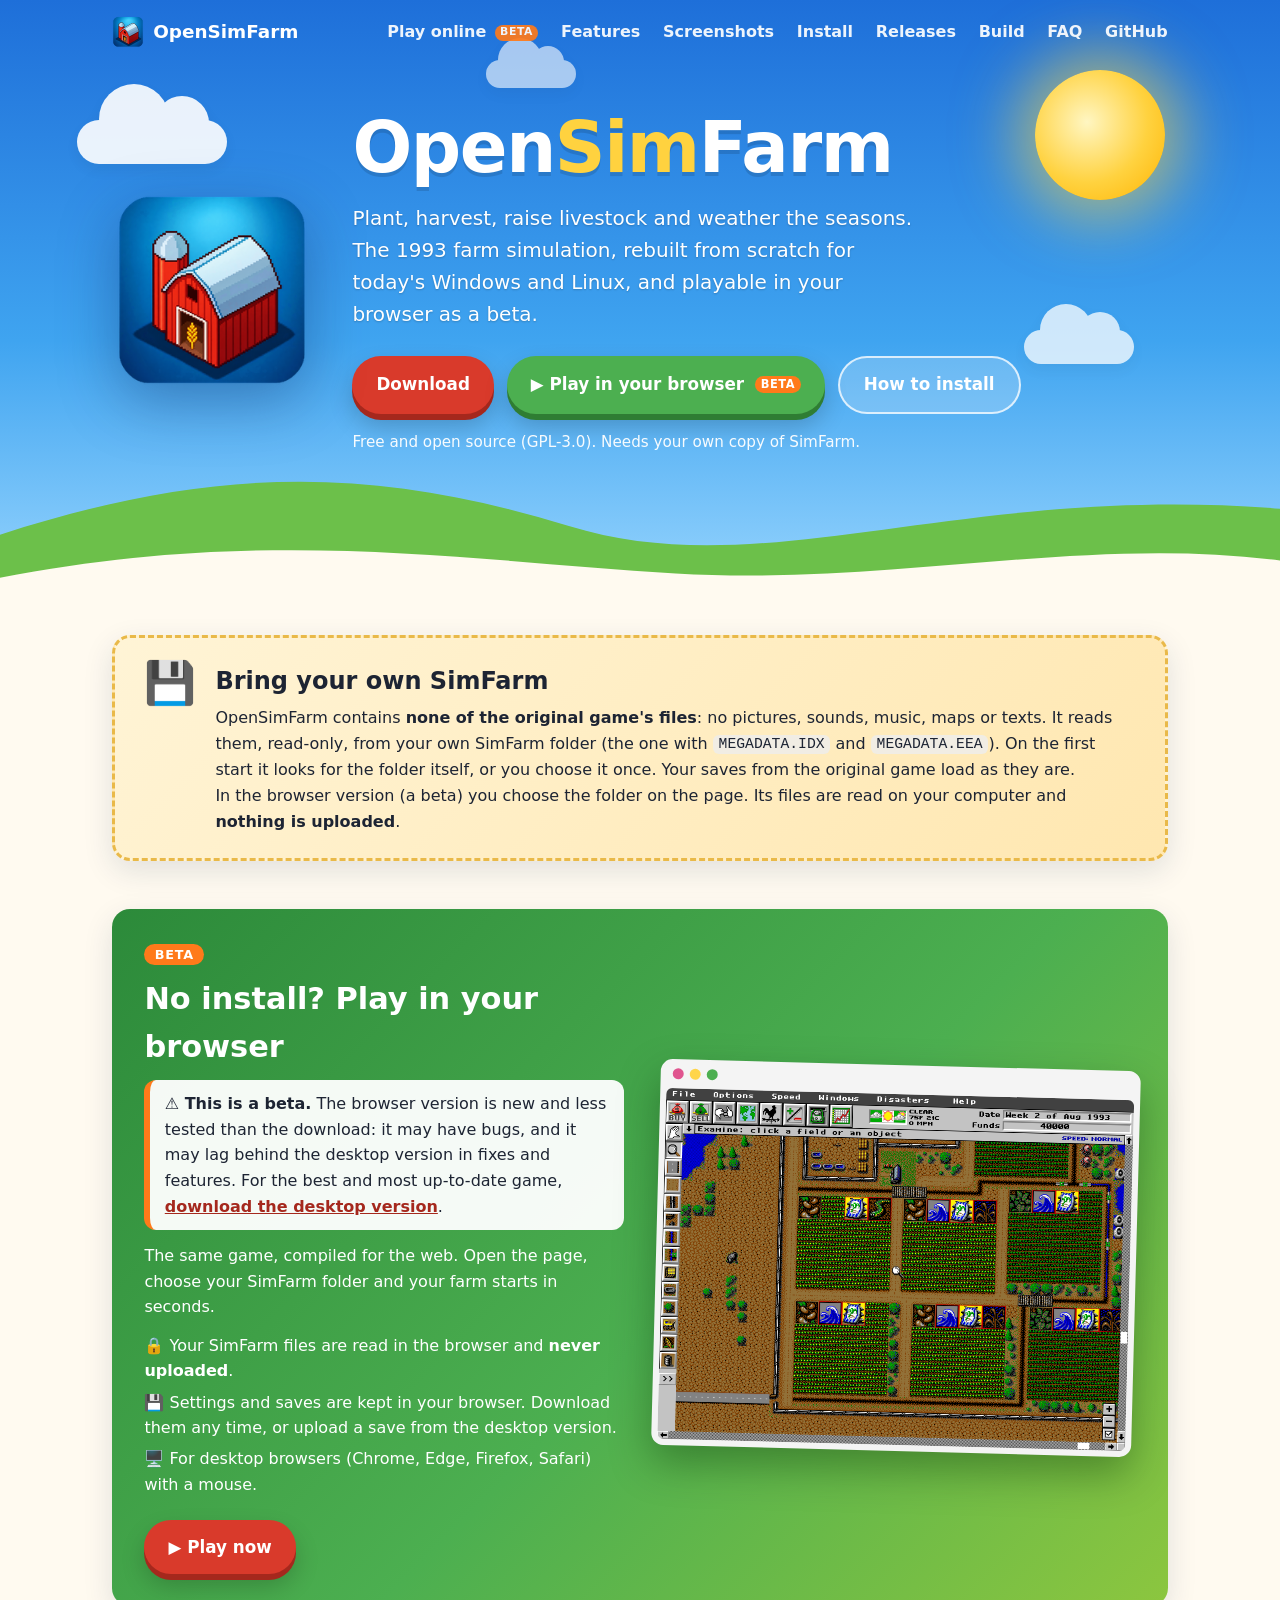
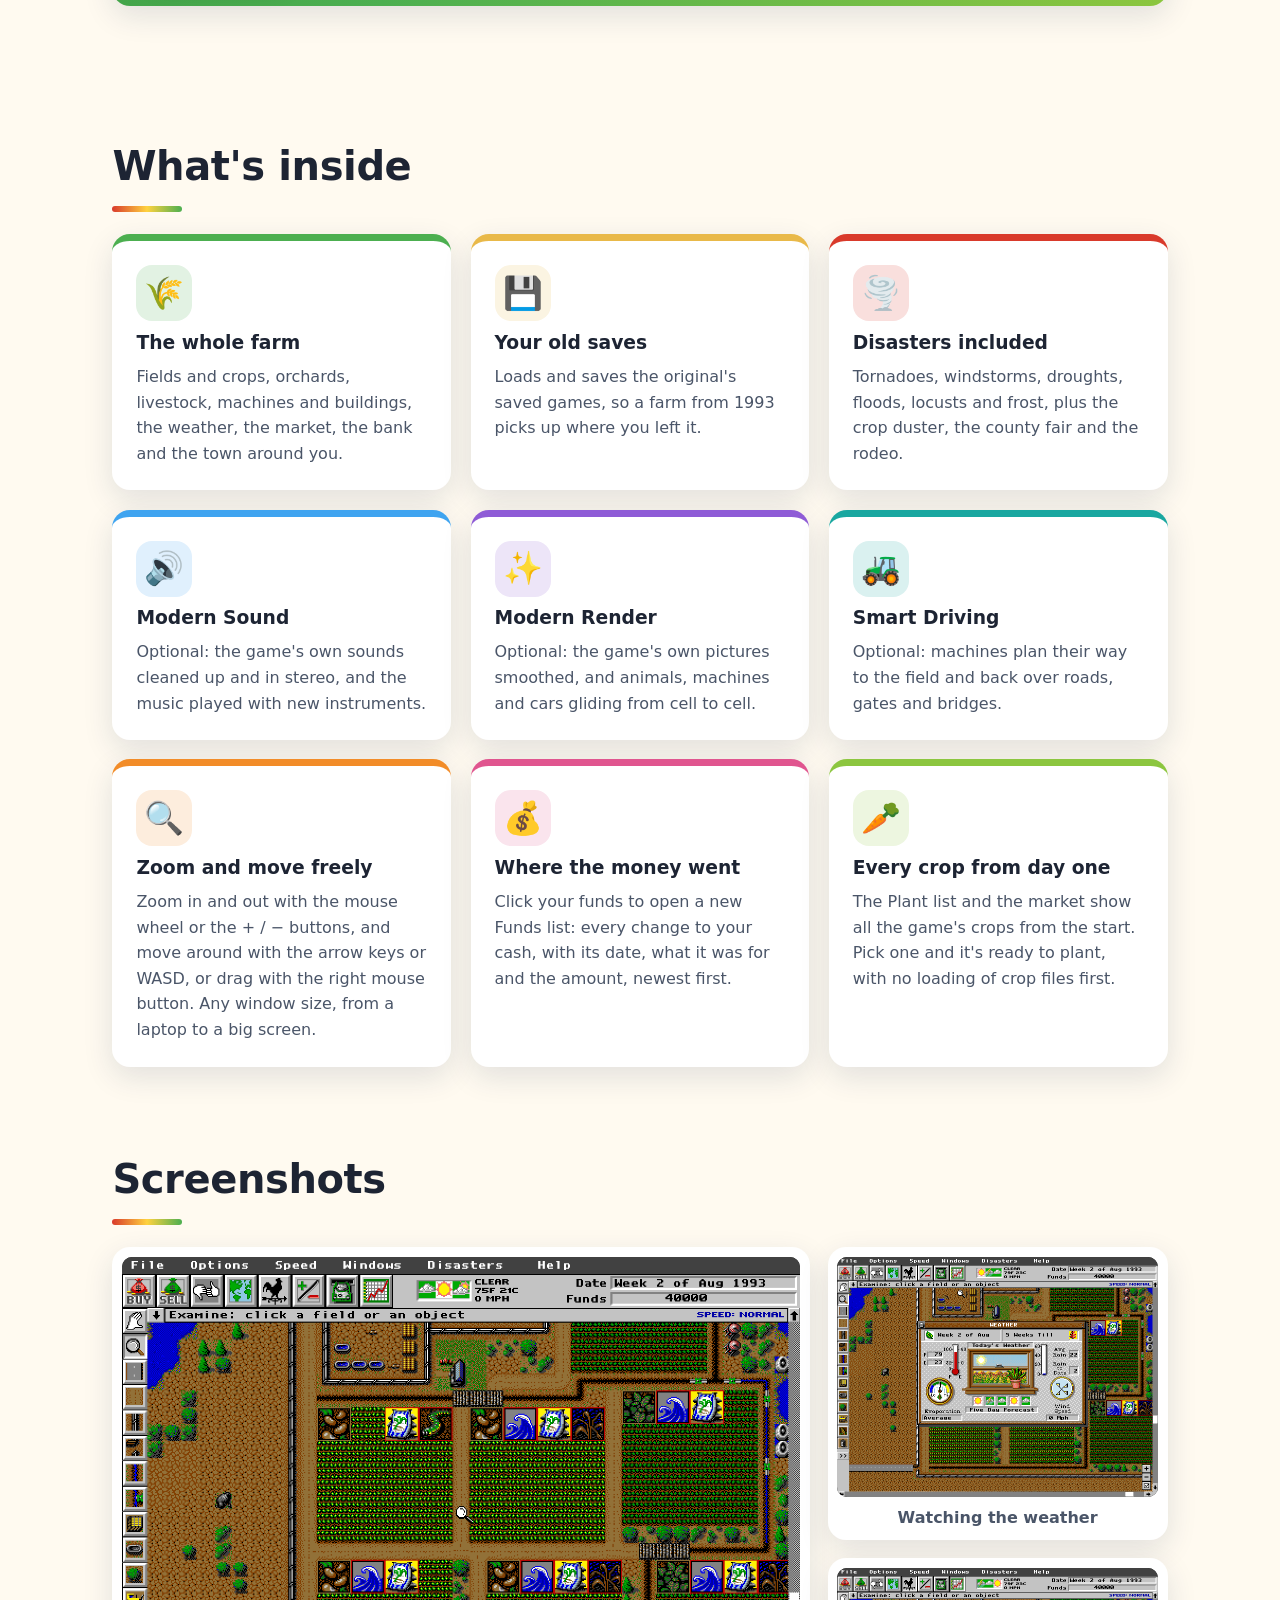
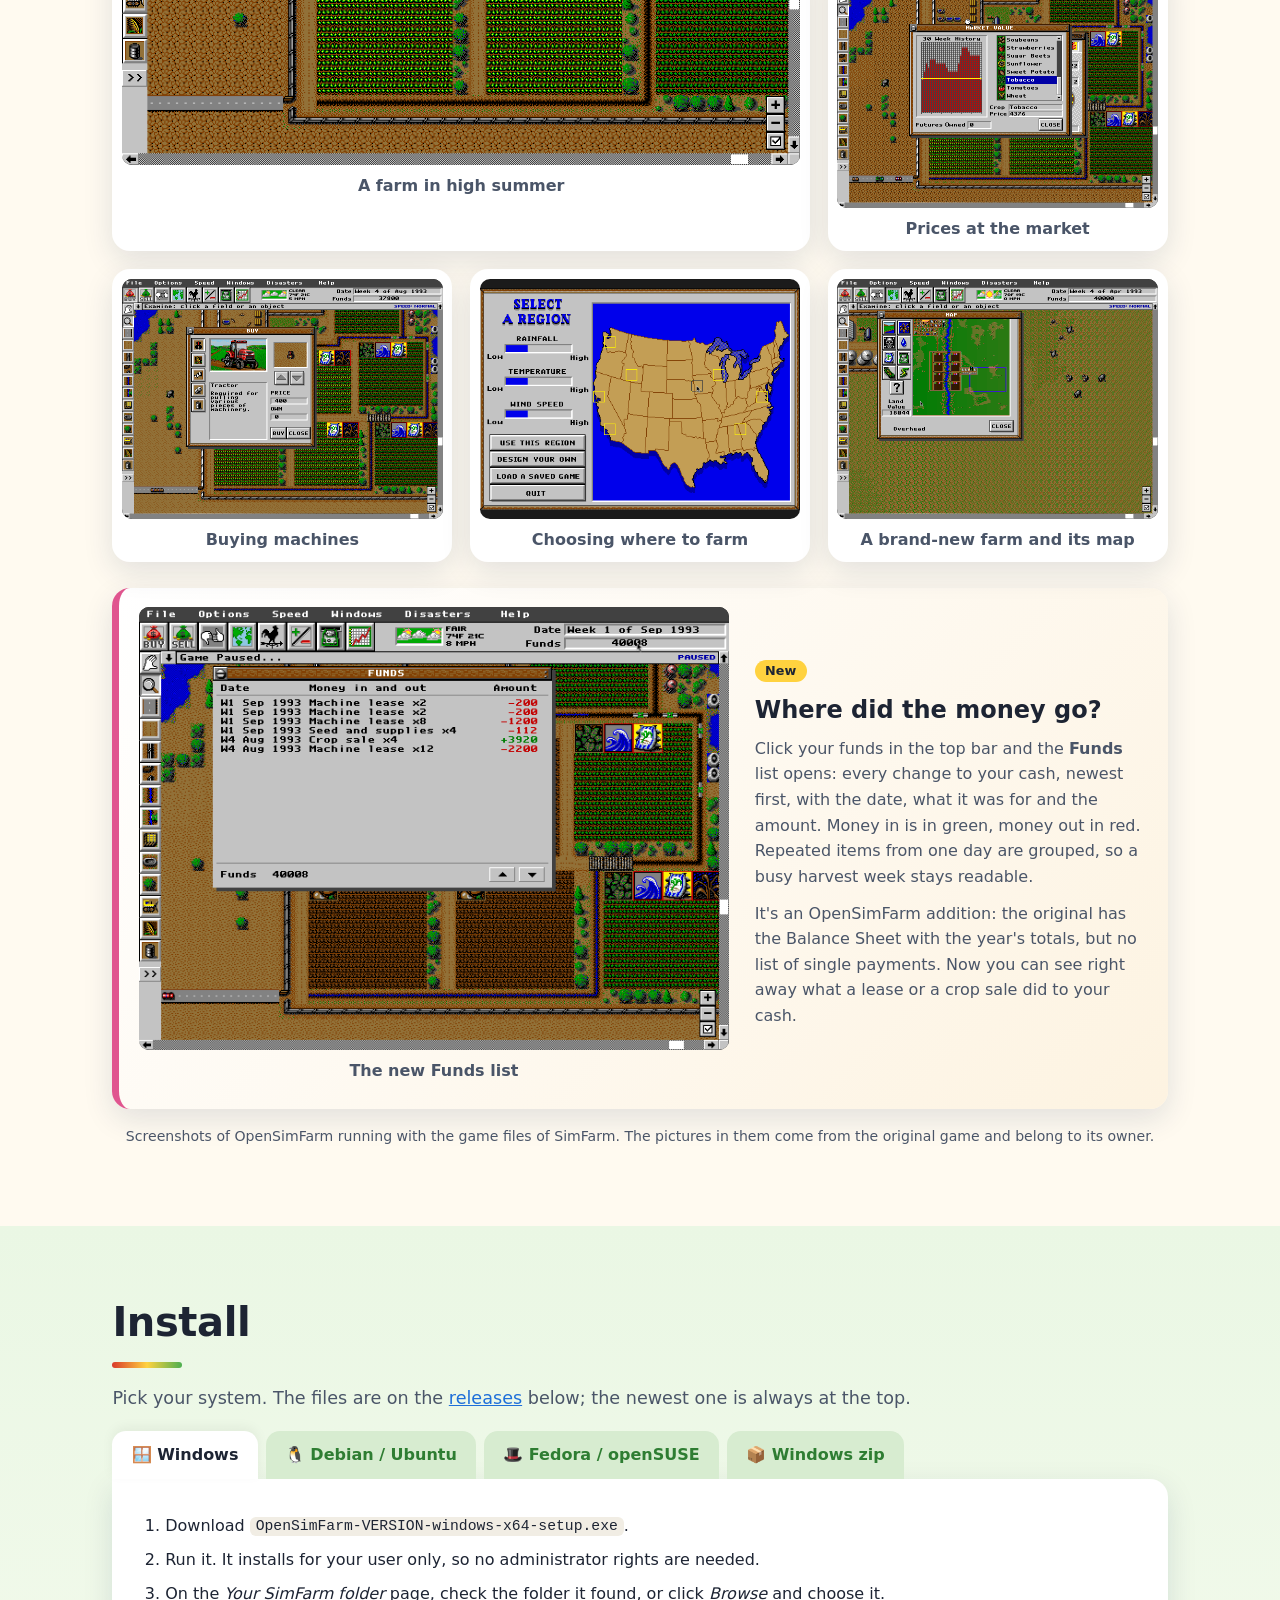
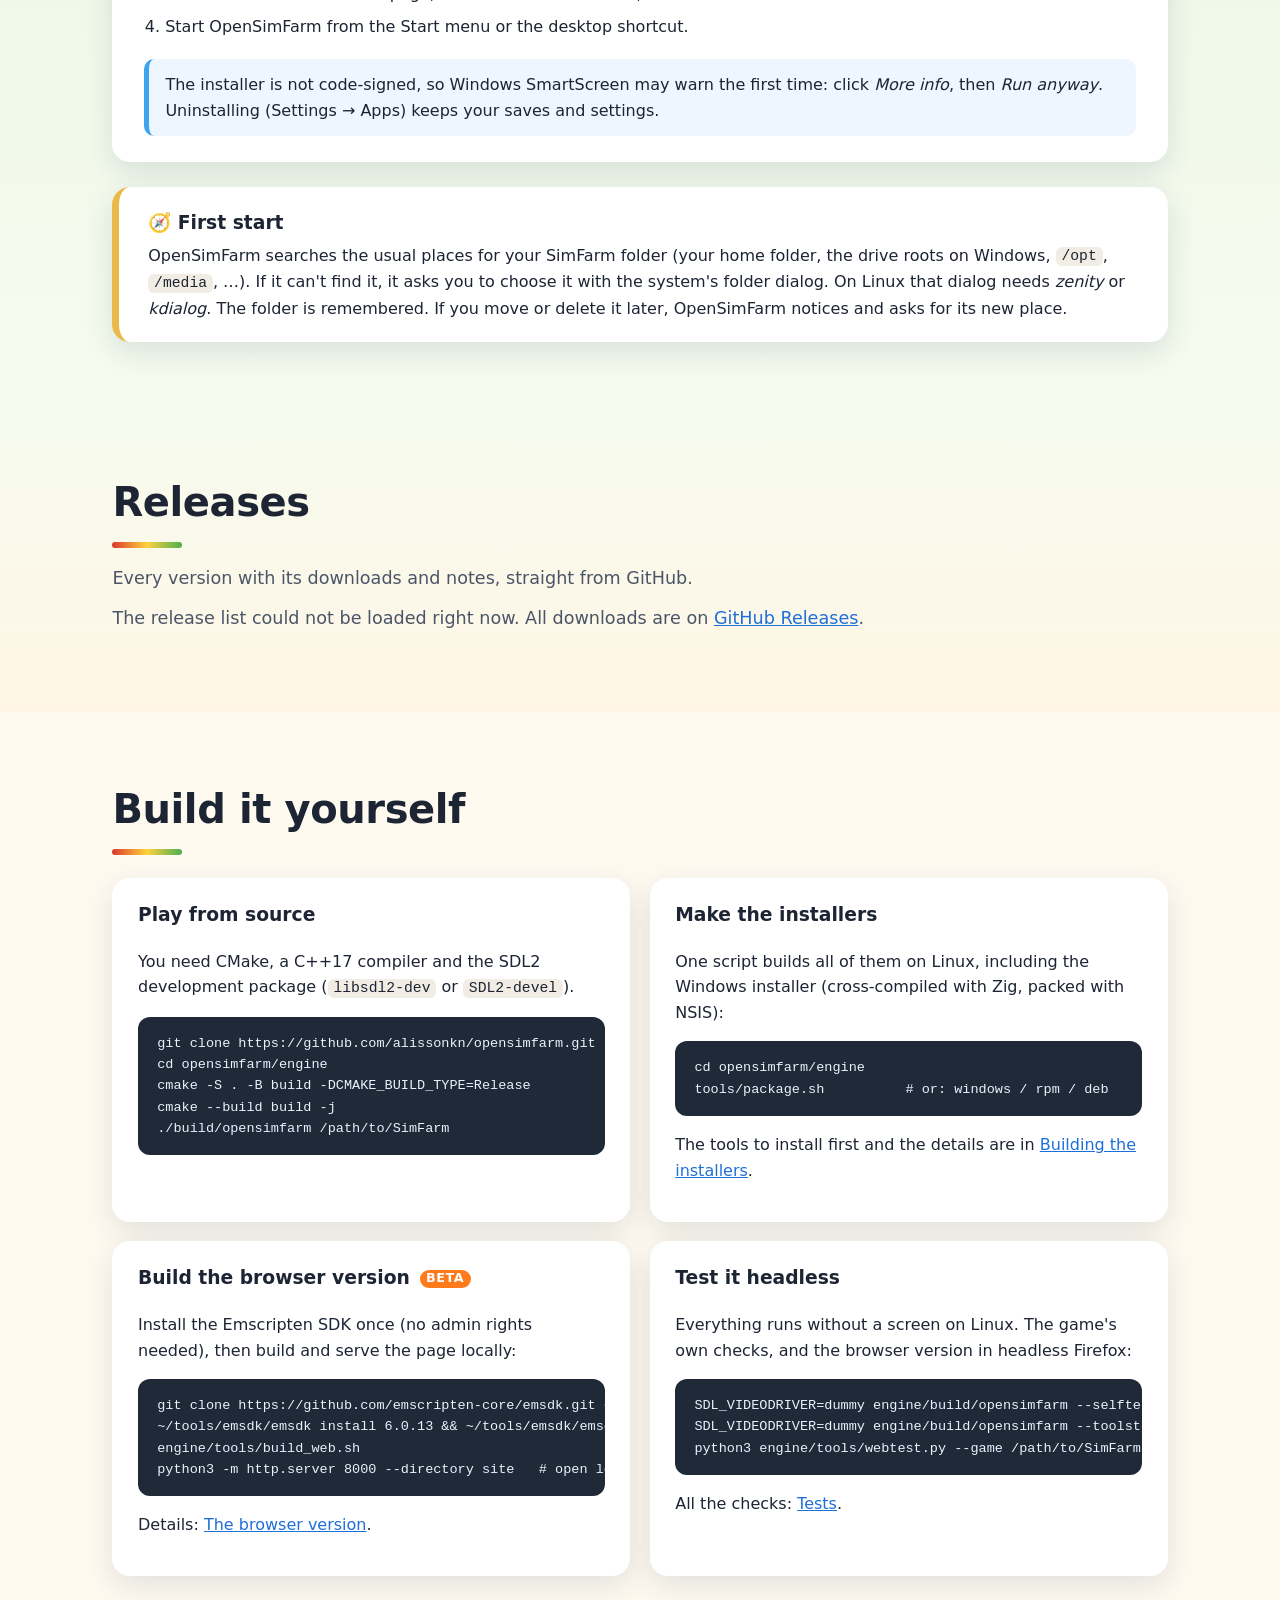
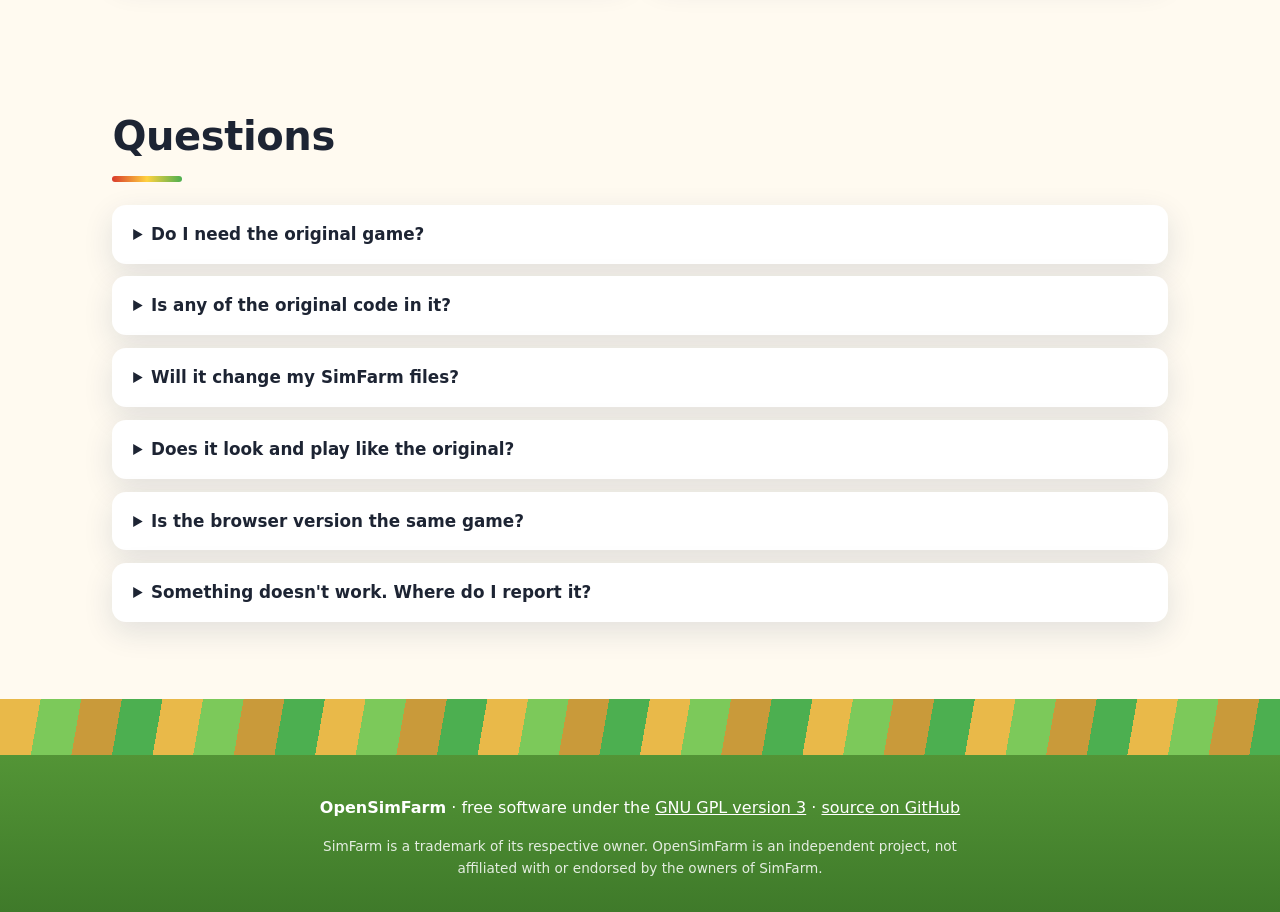
==== commit 83c1a801: "Optional top bar in the browser version; build and test docs Play page: the bar is slimmer while pla" ====
--- a/site/index.html
+++ b/site/index.html
@@ -191,7 +191,7 @@
 <section id="build" class="build">
   <div class="wrap">
     <h2 class="section-title">Build it yourself</h2>
-    <div class="two">
+    <div class="two grid2">
       <div class="box">
         <h3>Play from source</h3>
         <p>You need CMake, a C++17 compiler and the SDL2 development package (<code>libsdl2-dev</code> or <code>SDL2-devel</code>).</p>
@@ -206,7 +206,24 @@
         <p>One script builds all of them on Linux, including the Windows installer (cross-compiled with Zig, packed with NSIS):</p>
 <pre><code>cd opensimfarm/engine
 tools/package.sh          # or: windows / rpm / deb</code></pre>
-        <p>The tools to install first and the details are in <a href="https://github.com/alissonkn/opensimfarm/blob/main/engine/README.md#building-the-installers">Building the installers</a>.</p>
+        <p>The tools to install first and the details are in <a href="https://github.com/alissonkn/opensimfarm#building-the-installers">Building the installers</a>.</p>
+      </div>
+      <div class="box">
+        <h3>Build the browser version <span class="beta-tag">beta</span></h3>
+        <p>Install the Emscripten SDK once (no admin rights needed), then build and serve the page locally:</p>
+<pre><code>git clone https://github.com/emscripten-core/emsdk.git ~/tools/emsdk
+~/tools/emsdk/emsdk install 6.0.13 && ~/tools/emsdk/emsdk activate 6.0.13
+engine/tools/build_web.sh
+python3 -m http.server 8000 --directory site   # open localhost:8000/play/</code></pre>
+        <p>Details: <a href="https://github.com/alissonkn/opensimfarm#the-browser-version-online-play-beta">The browser version</a>.</p>
+      </div>
+      <div class="box">
+        <h3>Test it headless</h3>
+        <p>Everything runs without a screen on Linux. The game's own checks, and the browser version in headless Firefox:</p>
+<pre><code>SDL_VIDEODRIVER=dummy engine/build/opensimfarm --selftest
+SDL_VIDEODRIVER=dummy engine/build/opensimfarm --toolstest
+python3 engine/tools/webtest.py --game /path/to/SimFarm</code></pre>
+        <p>All the checks: <a href="https://github.com/alissonkn/opensimfarm#tests">Tests</a>.</p>
       </div>
     </div>
   </div>
--- a/site/style.css
+++ b/site/style.css
@@ -150,10 +150,17 @@
 .notes .md table { border-collapse: collapse; margin: .6rem 0; }
 .notes .md th, .notes .md td { border: 1px solid #e5dfd0; padding: .35rem .7rem; text-align: left; }
 .notes .md h2 { font-size: 1.2rem; margin: 1.2rem 0 .4rem; }
+.notes .md .markdown-alert { border-left: 6px solid #9aa5b1; background: #f4f6f8; border-radius: 10px; padding: .6rem .9rem; margin: .7rem 0; }
+.notes .md .markdown-alert-warning { border-left-color: #ff7a1a; background: #fff4e8; }
+.notes .md .markdown-alert p { margin: .3rem 0; }
+.notes .md .markdown-alert-title { display: flex; align-items: center; gap: .4rem; font-weight: 800; }
+.notes .md .markdown-alert-warning .markdown-alert-title { color: #b35400; }
+.notes .md .markdown-alert-title svg { fill: currentColor; flex: none; }
 .loading { color: var(--ink-soft); font-style: italic; }
 
 /* ---------- build / faq ---------- */
 .two { display: grid; grid-template-columns: repeat(auto-fit, minmax(320px, 1fr)); gap: 1.2rem; }
+@media (min-width: 761px) { .two.grid2 { grid-template-columns: repeat(2, minmax(0, 1fr)); } }
 .box { background: var(--card); border-radius: var(--radius); padding: 1.4rem 1.6rem; box-shadow: var(--shadow); }
 .box h3 { margin-top: 0; }
 .faq details { background: var(--card); border-radius: 14px; padding: 1rem 1.3rem; margin-bottom: .8rem; box-shadow: var(--shadow); }
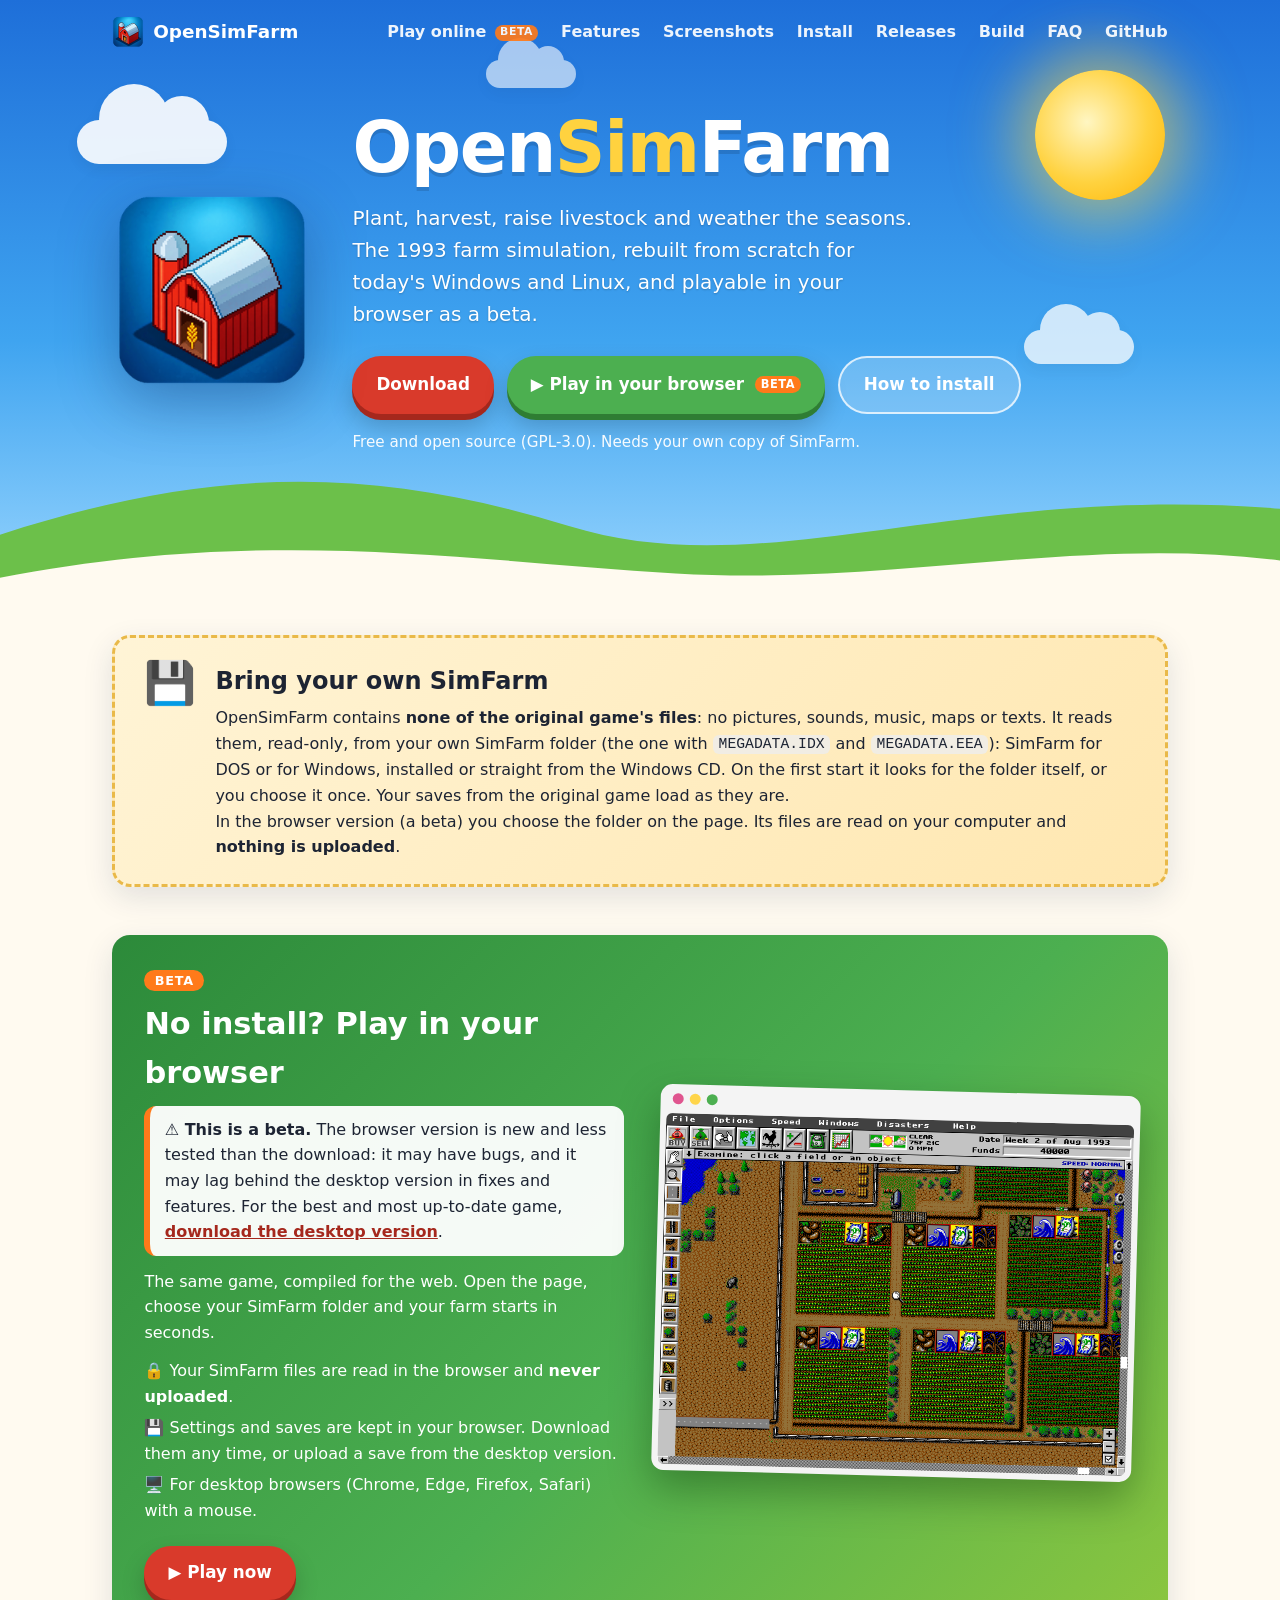
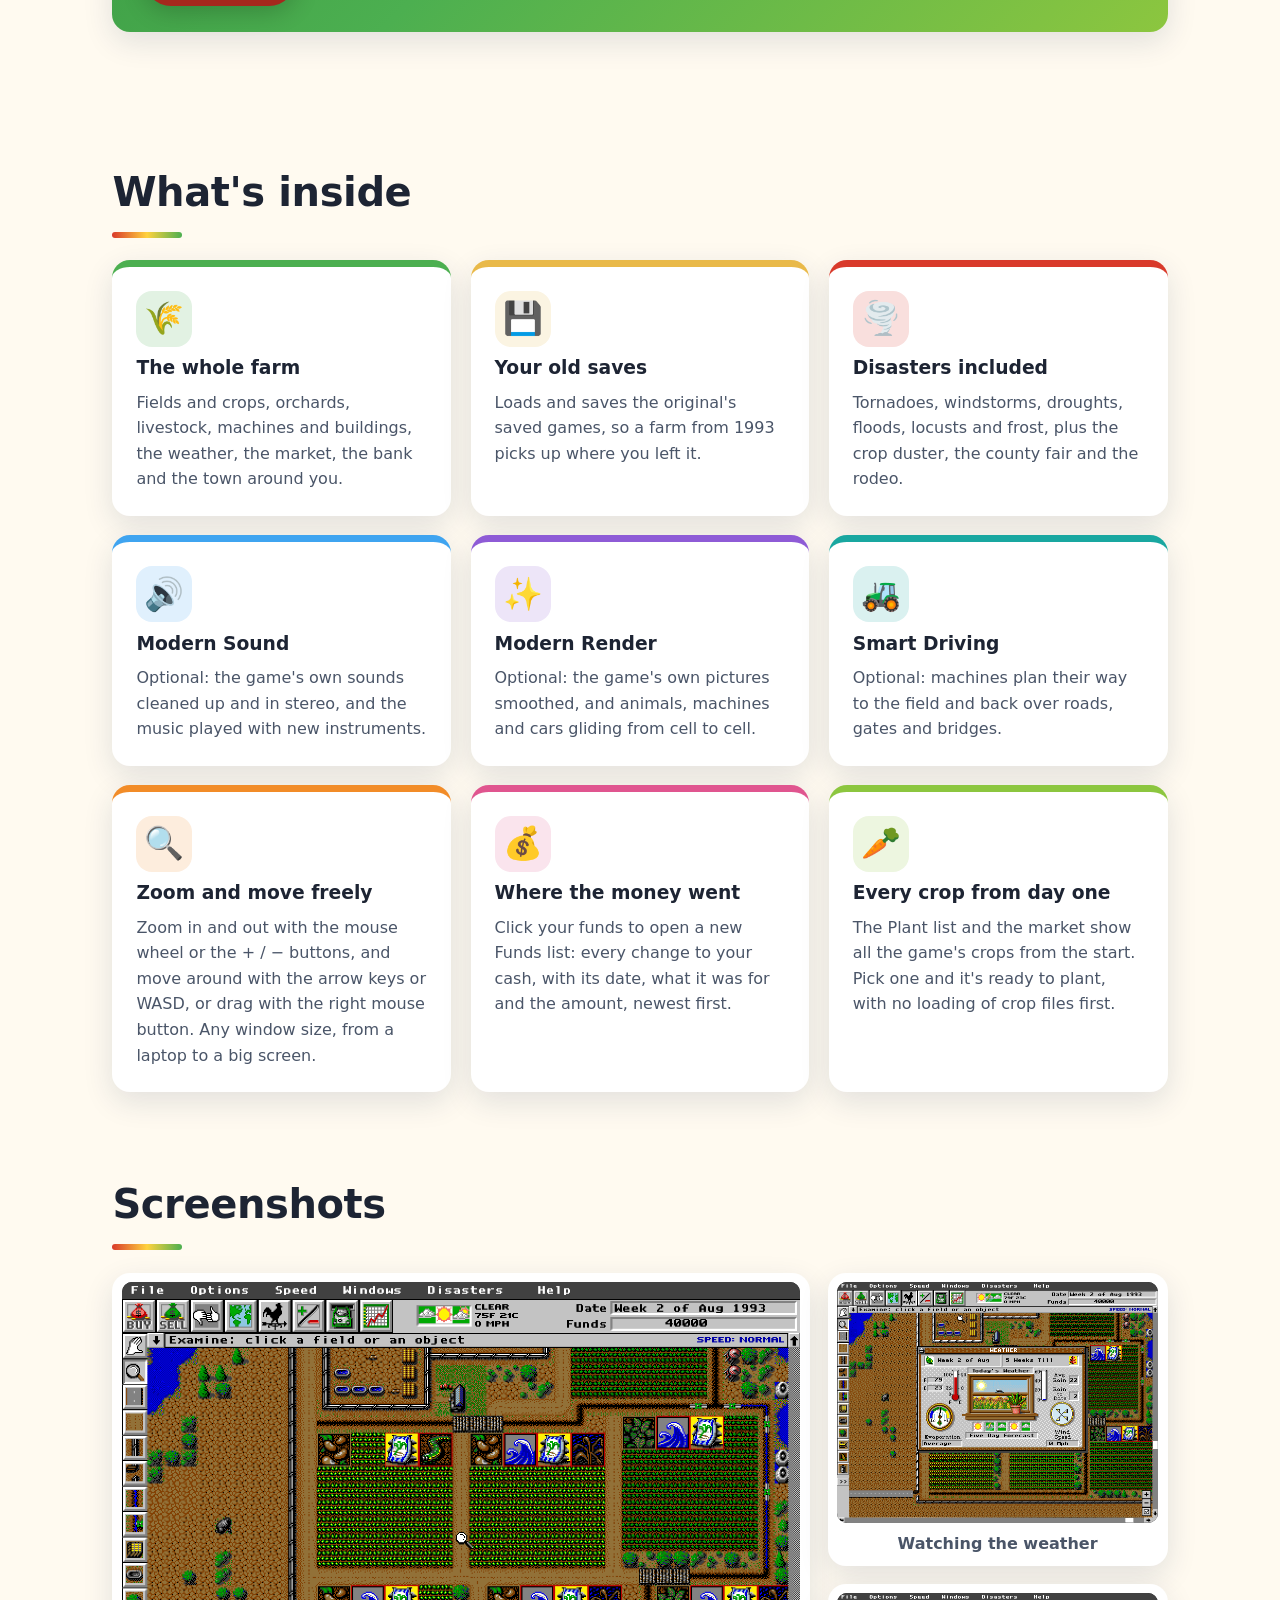
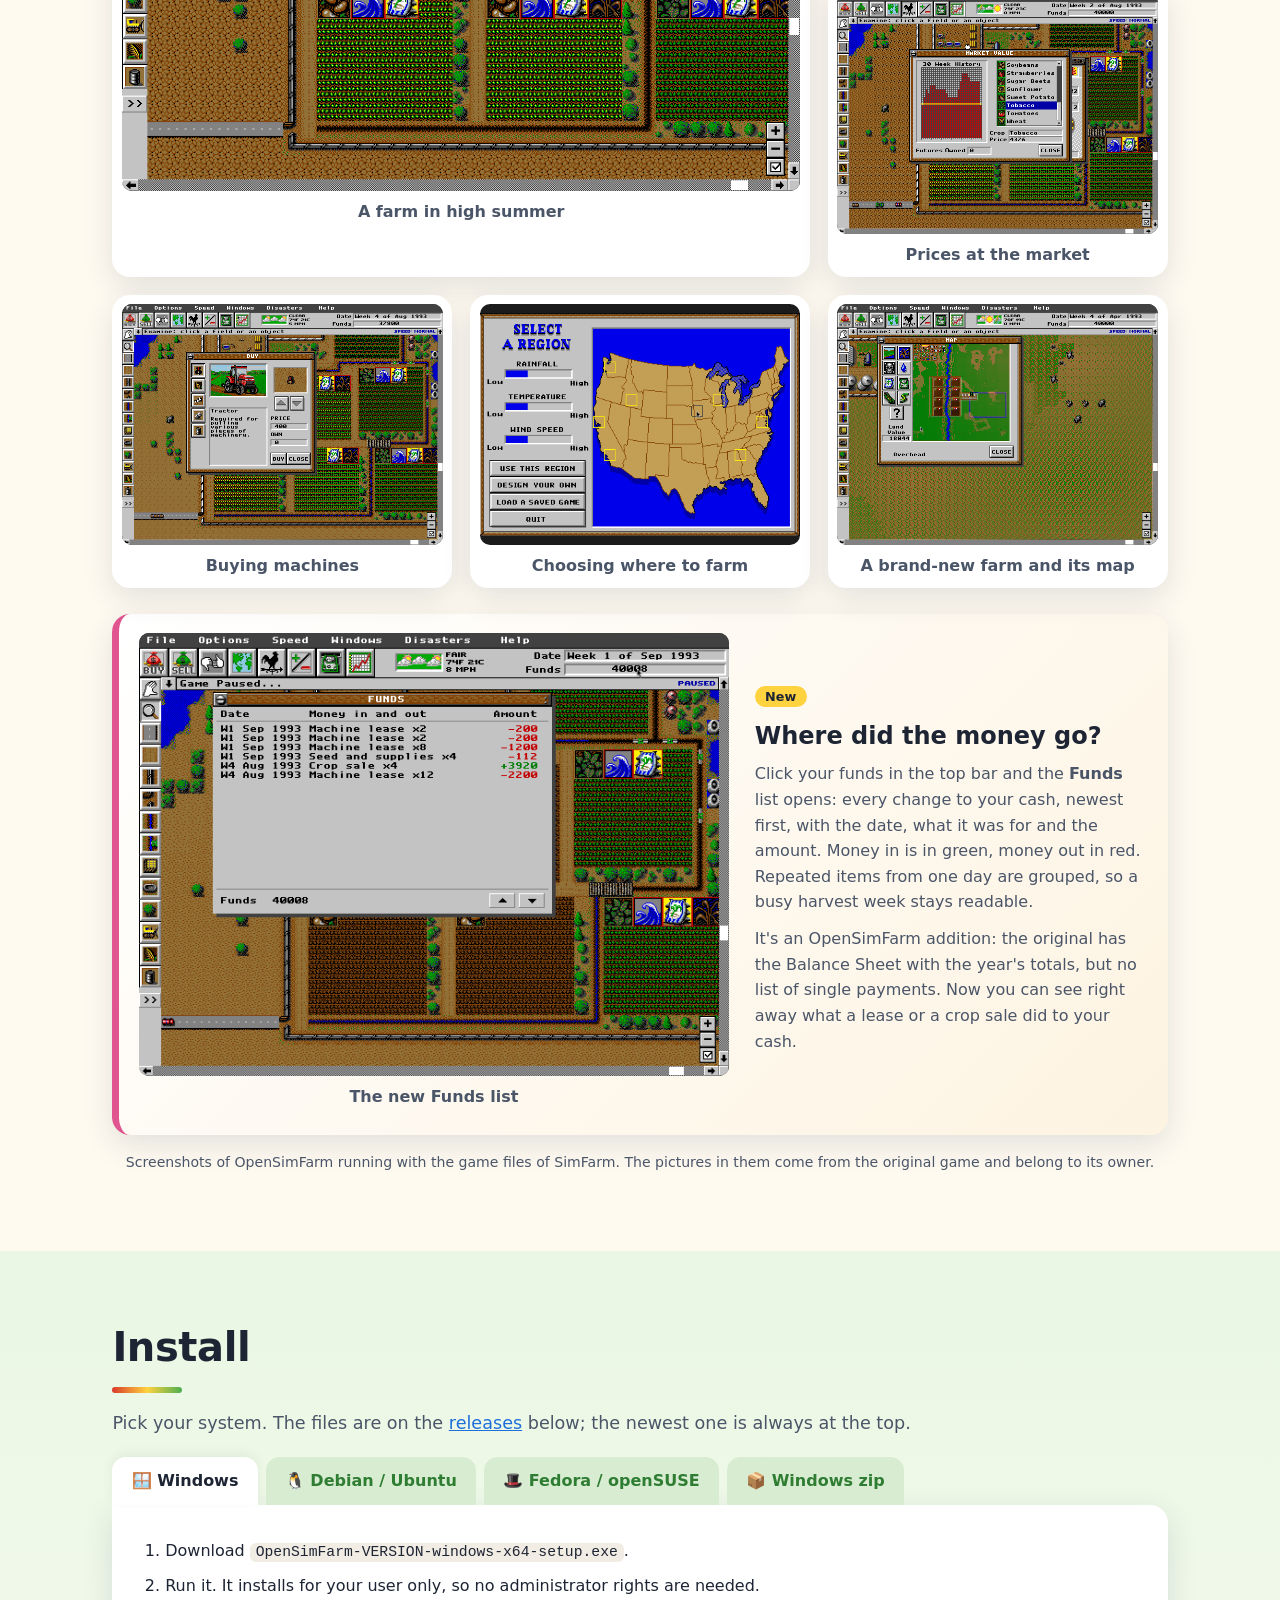
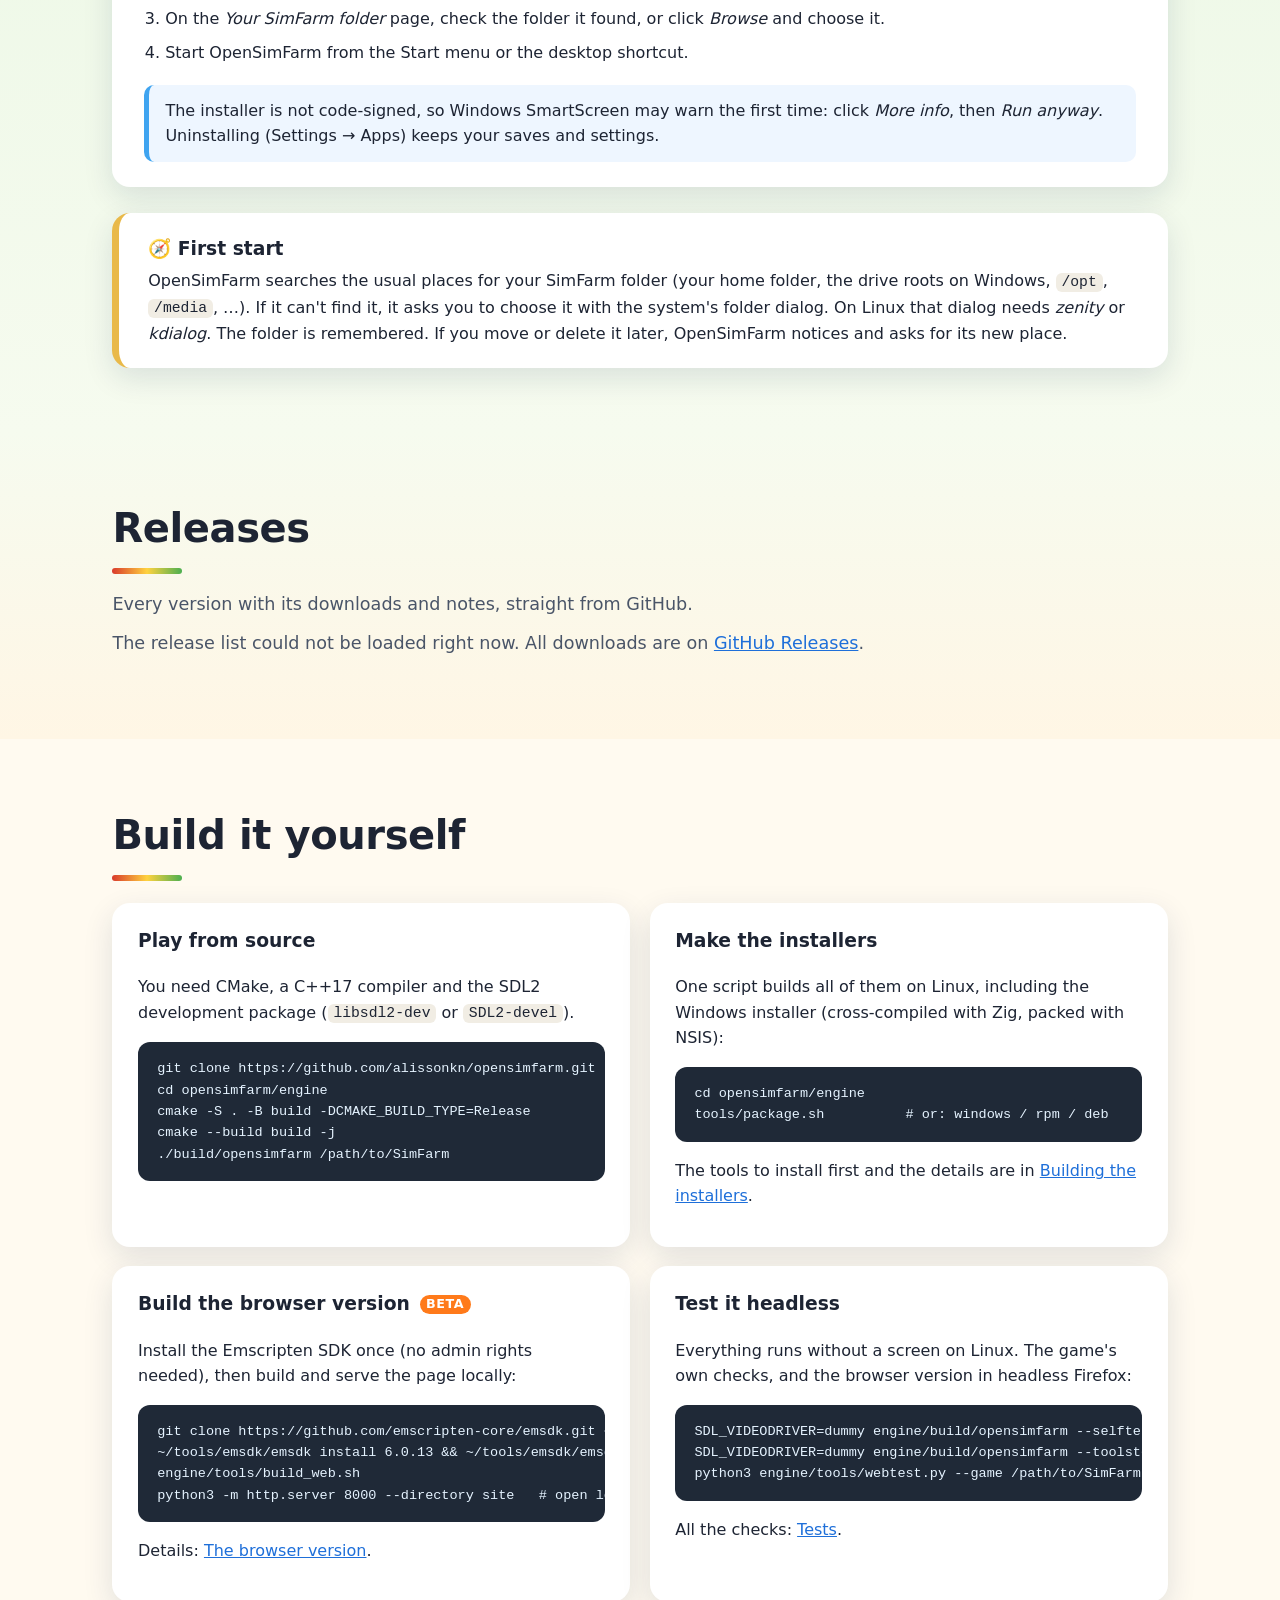
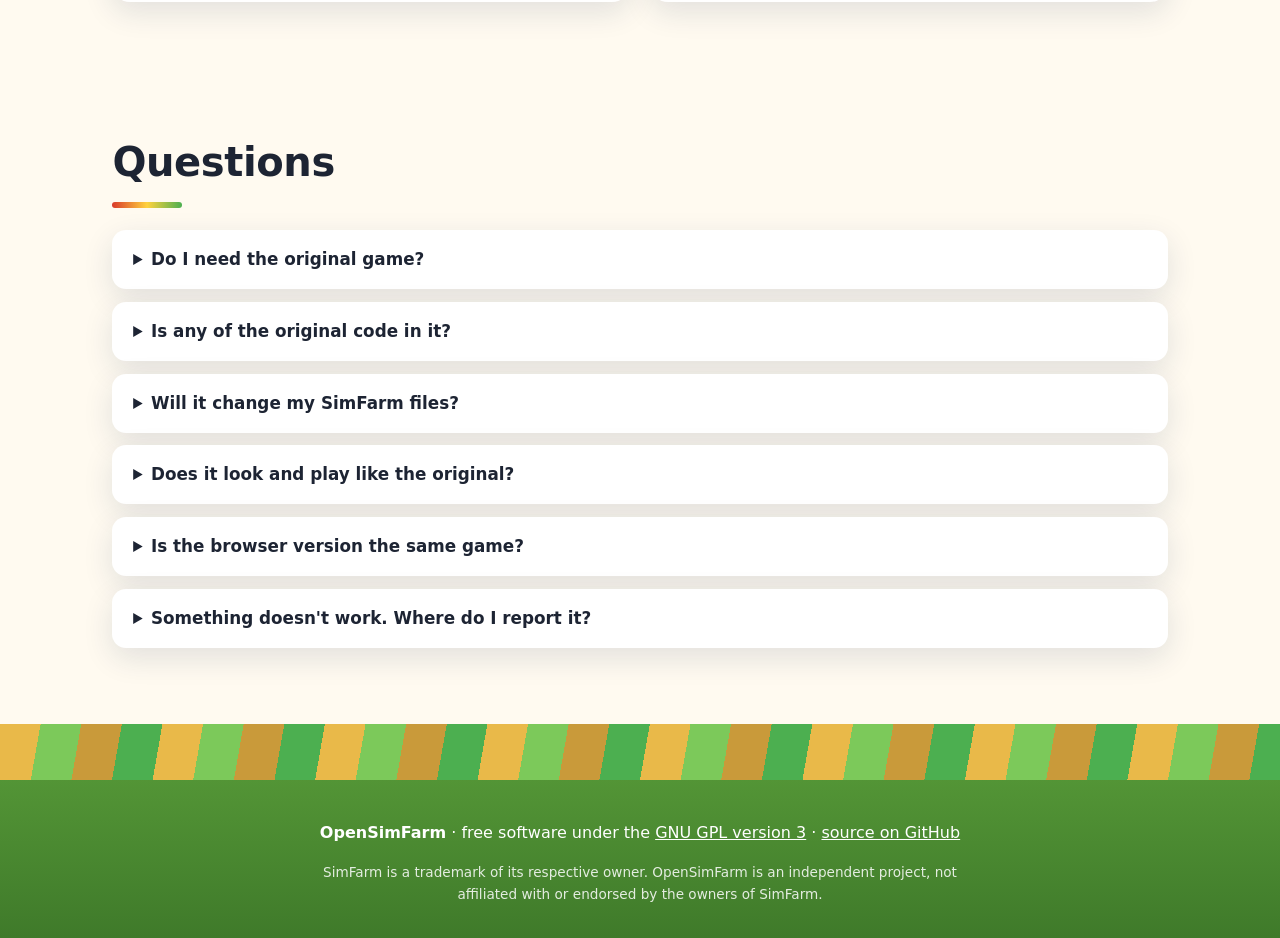
==== commit 1a975434: "Version 0.5.0: SimFarm for Windows, choose the SimFarm folder again * Plays with SimFarm for Windows" ====
--- a/site/index.html
+++ b/site/index.html
@@ -58,7 +58,7 @@
       <div class="notice-emoji" aria-hidden="true">💾</div>
       <div>
         <h2>Bring your own SimFarm</h2>
-        <p>OpenSimFarm contains <strong>none of the original game's files</strong>: no pictures, sounds, music, maps or texts. It reads them, read-only, from your own SimFarm folder (the one with <code>MEGADATA.IDX</code> and <code>MEGADATA.EEA</code>). On the first start it looks for the folder itself, or you choose it once. Your saves from the original game load as they are.</p>
+        <p>OpenSimFarm contains <strong>none of the original game's files</strong>: no pictures, sounds, music, maps or texts. It reads them, read-only, from your own SimFarm folder (the one with <code>MEGADATA.IDX</code> and <code>MEGADATA.EEA</code>): SimFarm for DOS or for Windows, installed or straight from the Windows CD. On the first start it looks for the folder itself, or you choose it once. Your saves from the original game load as they are.</p>
         <p>In the browser version (a beta) you choose the folder on the page. Its files are read on your computer and <strong>nothing is uploaded</strong>.</p>
       </div>
     </div>
@@ -252,6 +252,7 @@
 </footer>
 
 <div class="lightbox" id="lightbox" hidden><button class="lb-close" aria-label="Close">×</button><img alt=""><p class="lb-cap"></p></div>
+<script data-goatcounter="https://opensimfarm.goatcounter.com/count" async src="https://gc.zgo.at/count.js"></script>
 <script src="app.js"></script>
 </body>
 </html>
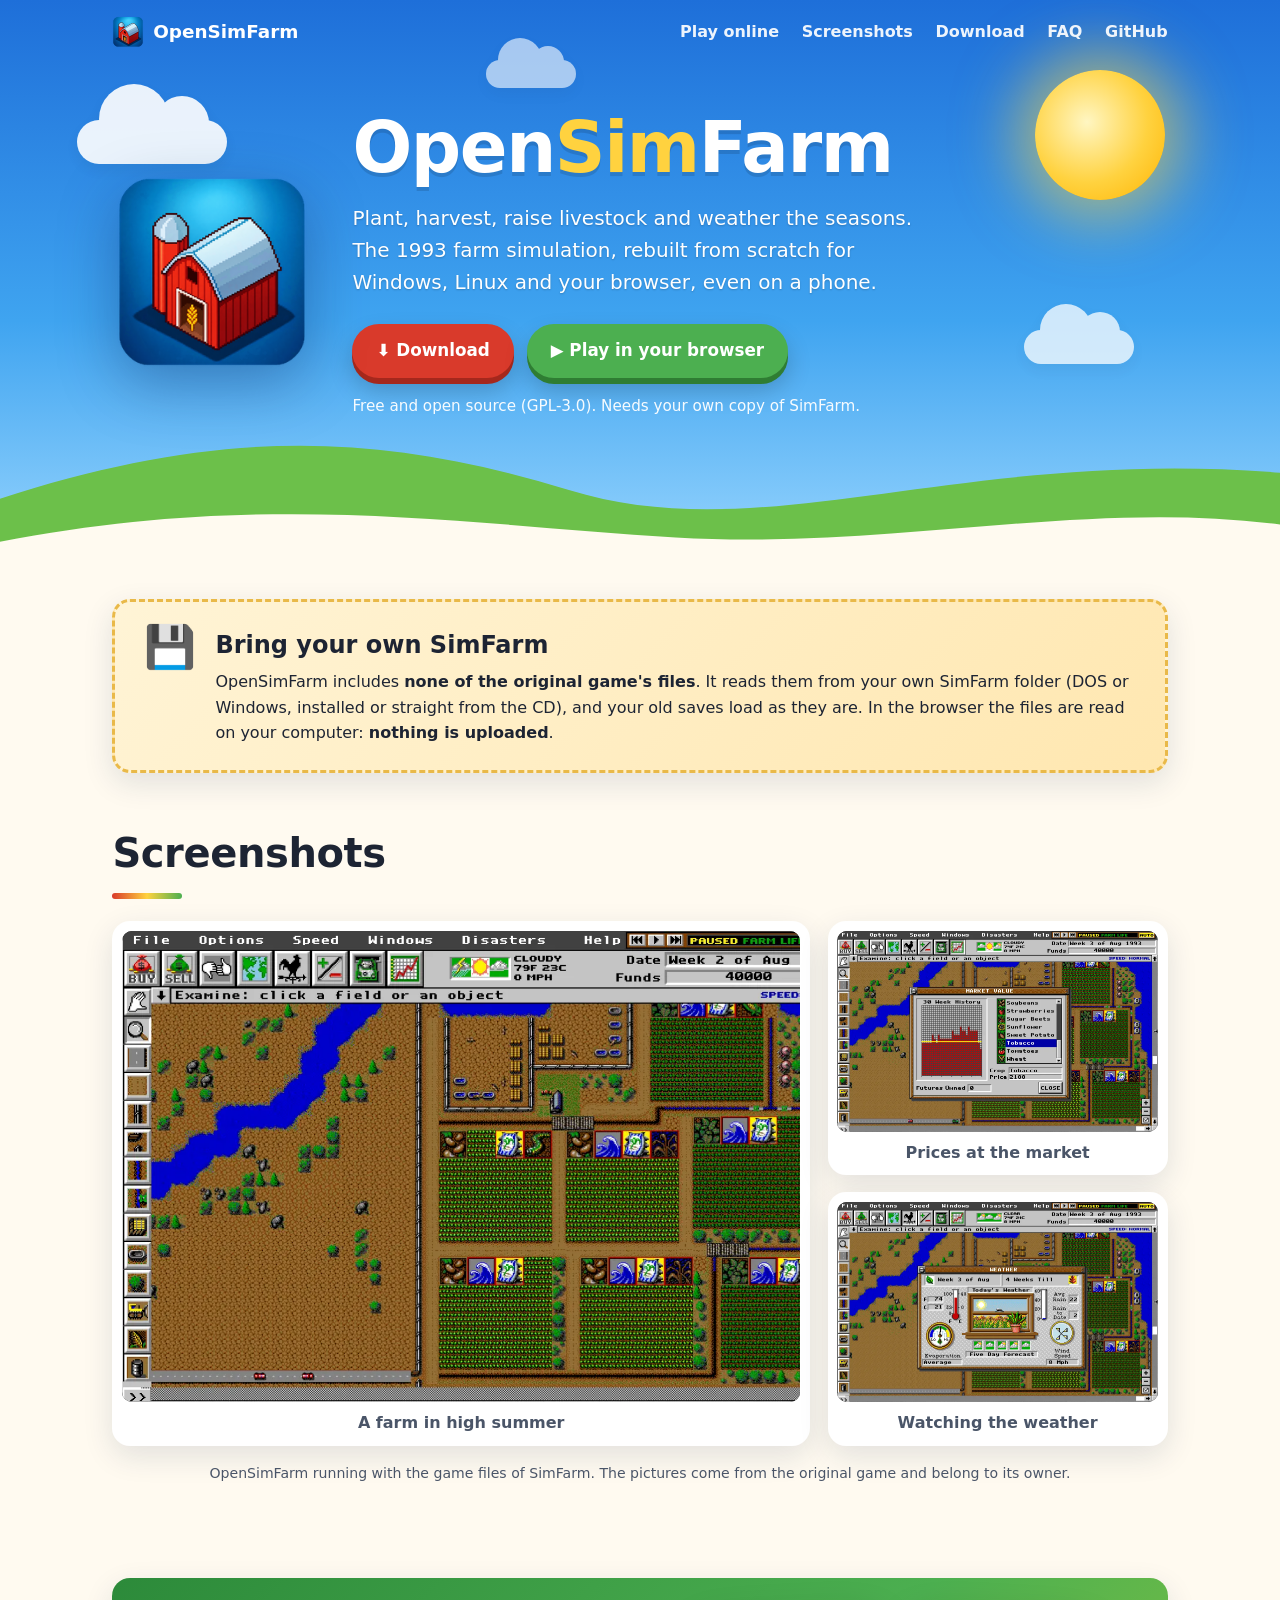
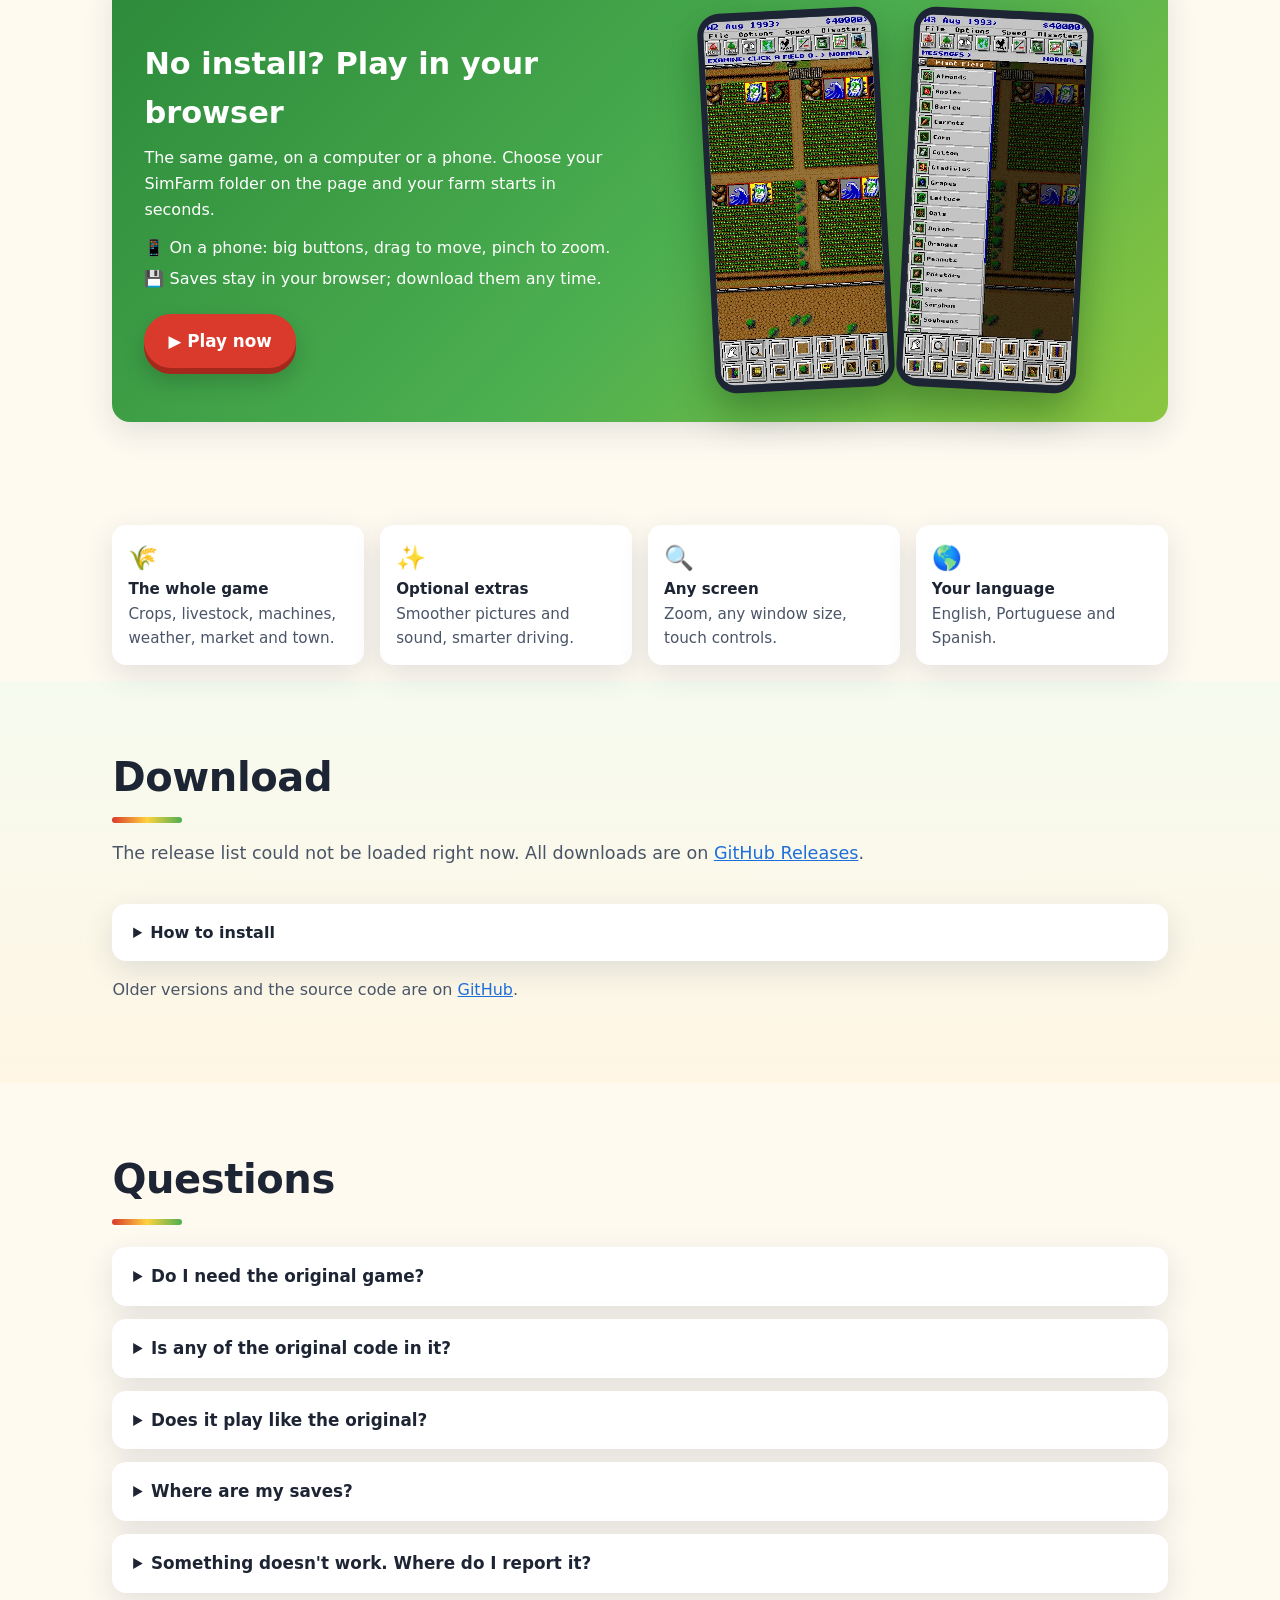
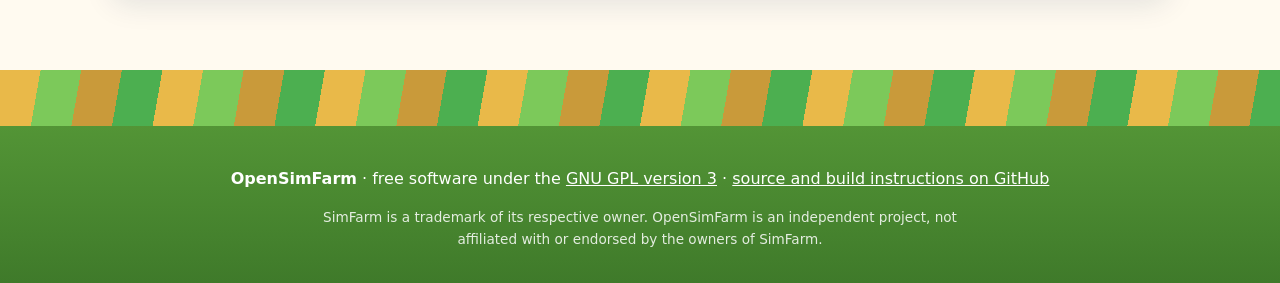
==== commit df8ae1a4: "Version 0.6.0: phones and touch screens - Browser version: phone layout (upright and sideways), touc" ====
--- a/site/index.html
+++ b/site/index.html
@@ -3,10 +3,10 @@
 <head>
 <meta charset="utf-8">
 <meta name="viewport" content="width=device-width, initial-scale=1">
-<title>OpenSimFarm: run your farm again, on Windows and Linux</title>
-<meta name="description" content="OpenSimFarm is an open-source re-implementation of the 1993 farm simulation SimFarm for modern Windows and Linux. Bring your own copy of the game.">
+<title>OpenSimFarm: run your farm again</title>
+<meta name="description" content="OpenSimFarm is an open-source re-implementation of the 1993 farm simulation SimFarm, for Windows, Linux and the browser. Bring your own copy of the game.">
 <meta property="og:title" content="OpenSimFarm">
-<meta property="og:description" content="An open-source re-implementation of the 1993 farm simulation SimFarm for modern Windows and Linux.">
+<meta property="og:description" content="An open-source re-implementation of the 1993 farm simulation SimFarm, for Windows, Linux and the browser.">
 <meta property="og:image" content="assets/icon.png">
 <link rel="icon" type="image/png" href="assets/favicon.png">
 <link rel="apple-touch-icon" href="assets/apple-touch-icon.png">
@@ -22,12 +22,9 @@
   <nav class="top">
     <a class="brand" href="#"><img src="assets/favicon.png" alt="" width="32" height="32"> OpenSimFarm</a>
     <div class="links">
-      <a href="play/">Play online <span class="beta-tag">beta</span></a>
-      <a href="#features">Features</a>
+      <a href="play/">Play online</a>
       <a href="#screens">Screenshots</a>
-      <a href="#install">Install</a>
-      <a href="#releases">Releases</a>
-      <a href="#build">Build</a>
+      <a href="#download">Download</a>
       <a href="#faq">FAQ</a>
       <a href="https://github.com/alissonkn/opensimfarm">GitHub</a>
     </div>
@@ -36,11 +33,10 @@
     <img class="hero-icon" src="assets/icon.png" alt="OpenSimFarm icon: a red barn and silo" width="200" height="200">
     <div class="hero-text">
       <h1>Open<span>Sim</span>Farm</h1>
-      <p class="tagline">Plant, harvest, raise livestock and weather the seasons. The 1993 farm simulation, rebuilt from scratch for today's Windows and Linux, and playable in your browser as a beta.</p>
+      <p class="tagline">Plant, harvest, raise livestock and weather the seasons. The 1993 farm simulation, rebuilt from scratch for Windows, Linux and your browser, even on a phone.</p>
       <div class="cta" id="cta">
-        <a class="btn primary" id="cta-main" href="https://github.com/alissonkn/opensimfarm/releases/latest">Download</a>
-        <a class="btn play" href="play/">▶ Play in your browser <span class="beta-tag">beta</span></a>
-        <a class="btn ghost" href="#install">How to install</a>
+        <a class="btn primary" id="cta-main" href="https://github.com/alissonkn/opensimfarm/releases/latest">⬇ Download</a>
+        <a class="btn play" href="play/">▶ Play in your browser</a>
       </div>
       <p class="cta-note" id="cta-note">Free and open source (GPL-3.0). Needs your own copy of SimFarm.</p>
     </div>
@@ -58,48 +54,8 @@
       <div class="notice-emoji" aria-hidden="true">💾</div>
       <div>
         <h2>Bring your own SimFarm</h2>
-        <p>OpenSimFarm contains <strong>none of the original game's files</strong>: no pictures, sounds, music, maps or texts. It reads them, read-only, from your own SimFarm folder (the one with <code>MEGADATA.IDX</code> and <code>MEGADATA.EEA</code>): SimFarm for DOS or for Windows, installed or straight from the Windows CD. On the first start it looks for the folder itself, or you choose it once. Your saves from the original game load as they are.</p>
-        <p>In the browser version (a beta) you choose the folder on the page. Its files are read on your computer and <strong>nothing is uploaded</strong>.</p>
+        <p>OpenSimFarm includes <strong>none of the original game's files</strong>. It reads them from your own SimFarm folder (DOS or Windows, installed or straight from the CD), and your old saves load as they are. In the browser the files are read on your computer: <strong>nothing is uploaded</strong>.</p>
       </div>
-    </div>
-  </div>
-</section>
-
-<section id="play" class="playband">
-  <div class="wrap">
-    <div class="play-card">
-      <div class="play-text">
-        <span class="badge beta">Beta</span>
-        <h2>No install? Play in your browser</h2>
-        <p class="beta-warn"><strong>⚠ This is a beta.</strong> The browser version is new and less tested than the download: it may have bugs, and it may lag behind the desktop version in fixes and features. For the best and most up-to-date game, <a href="#install">download the desktop version</a>.</p>
-        <p>The same game, compiled for the web. Open the page, choose your SimFarm folder and your farm starts in seconds.</p>
-        <ul>
-          <li>🔒 Your SimFarm files are read in the browser and <strong>never uploaded</strong>.</li>
-          <li>💾 Settings and saves are kept in your browser. Download them any time, or upload a save from the desktop version.</li>
-          <li>🖥️ For desktop browsers (Chrome, Edge, Firefox, Safari) with a mouse.</li>
-        </ul>
-        <a class="btn primary" href="play/">▶ Play now</a>
-      </div>
-      <div class="play-art" aria-hidden="true">
-        <div class="browser"><div class="dots"><i></i><i></i><i></i></div><img src="assets/shots/farm.webp" alt="" width="1280" height="960" loading="lazy"></div>
-      </div>
-    </div>
-  </div>
-</section>
-
-<section id="features" class="features">
-  <div class="wrap">
-    <h2 class="section-title">What's inside</h2>
-    <div class="grid">
-      <article class="card green"><div class="ico" aria-hidden="true">🌾</div><h3>The whole farm</h3><p>Fields and crops, orchards, livestock, machines and buildings, the weather, the market, the bank and the town around you.</p></article>
-      <article class="card gold"><div class="ico" aria-hidden="true">💾</div><h3>Your old saves</h3><p>Loads and saves the original's saved games, so a farm from 1993 picks up where you left it.</p></article>
-      <article class="card red"><div class="ico" aria-hidden="true">🌪️</div><h3>Disasters included</h3><p>Tornadoes, windstorms, droughts, floods, locusts and frost, plus the crop duster, the county fair and the rodeo.</p></article>
-      <article class="card blue"><div class="ico" aria-hidden="true">🔊</div><h3>Modern Sound</h3><p>Optional: the game's own sounds cleaned up and in stereo, and the music played with new instruments.</p></article>
-      <article class="card purple"><div class="ico" aria-hidden="true">✨</div><h3>Modern Render</h3><p>Optional: the game's own pictures smoothed, and animals, machines and cars gliding from cell to cell.</p></article>
-      <article class="card teal"><div class="ico" aria-hidden="true">🚜</div><h3>Smart Driving</h3><p>Optional: machines plan their way to the field and back over roads, gates and bridges.</p></article>
-      <article class="card orange"><div class="ico" aria-hidden="true">🔍</div><h3>Zoom and move freely</h3><p>Zoom in and out with the mouse wheel or the + / − buttons, and move around with the arrow keys or WASD, or drag with the right mouse button. Any window size, from a laptop to a big screen.</p></article>
-      <article class="card pink"><div class="ico" aria-hidden="true">💰</div><h3>Where the money went</h3><p>Click your funds to open a new Funds list: every change to your cash, with its date, what it was for and the amount, newest first.</p></article>
-      <article class="card lime"><div class="ico" aria-hidden="true">🥕</div><h3>Every crop from day one</h3><p>The Plant list and the market show all the game's crops from the start. Pick one and it's ready to plant, with no loading of crop files first.</p></article>
     </div>
   </div>
 </section>
@@ -108,135 +64,72 @@
   <div class="wrap">
     <h2 class="section-title">Screenshots</h2>
     <div class="gallery">
-      <figure class="shot big"><a href="assets/shots/farm.webp"><img src="assets/shots/farm.webp" alt="A farm in August: green fields with crop signs, roads, ditches, trees and the farmhouse" width="1280" height="960" loading="lazy"></a><figcaption>A farm in high summer</figcaption></figure>
-      <figure class="shot"><a href="assets/shots/weather.webp"><img src="assets/shots/weather.webp" alt="The Weather window over the farm: thermometer, rain gauge, wind and the five-day forecast" width="1280" height="960" loading="lazy"></a><figcaption>Watching the weather</figcaption></figure>
-      <figure class="shot"><a href="assets/shots/market.webp"><img src="assets/shots/market.webp" alt="The Market Value window: a 30-week price history and the list of crops" width="1280" height="960" loading="lazy"></a><figcaption>Prices at the market</figcaption></figure>
-      <figure class="shot"><a href="assets/shots/buy.webp"><img src="assets/shots/buy.webp" alt="The Buy window showing a tractor with its price" width="1280" height="960" loading="lazy"></a><figcaption>Buying machines</figcaption></figure>
-      <figure class="shot"><a href="assets/shots/region.webp"><img src="assets/shots/region.webp" alt="The Select a Region screen: a map of the United States with rainfall, temperature and wind sliders" width="940" height="652" loading="lazy"></a><figcaption>Choosing where to farm</figcaption></figure>
-      <figure class="shot"><a href="assets/shots/newfarm.webp"><img src="assets/shots/newfarm.webp" alt="A newly generated farm with the Map window open" width="1280" height="960" loading="lazy"></a><figcaption>A brand-new farm and its map</figcaption></figure>
+      <figure class="shot big"><a href="assets/shots/farm.webp"><img src="assets/shots/farm.webp" alt="A farm in August: fields of crops with their status signs, roads, a river, cattle pens and the farmhouse" width="1280" height="800" loading="lazy"></a><figcaption>A farm in high summer</figcaption></figure>
+      <figure class="shot"><a href="assets/shots/market.webp"><img src="assets/shots/market.webp" alt="The Market Value window: a 30-week price history and the list of crops" width="1280" height="800" loading="lazy"></a><figcaption>Prices at the market</figcaption></figure>
+      <figure class="shot"><a href="assets/shots/weather.webp"><img src="assets/shots/weather.webp" alt="The Weather window: thermometer, rain gauge, wind and the five-day forecast" width="1280" height="800" loading="lazy"></a><figcaption>Watching the weather</figcaption></figure>
     </div>
-    <div class="spotlight">
-      <figure class="shot"><a href="assets/shots/funds.webp"><img src="assets/shots/funds.webp" alt="The Funds window: a list of cash changes with date, what each was for (machine leases, seed and supplies, a crop sale) and the amount in green or red" width="1280" height="960" loading="lazy"></a><figcaption>The new Funds list</figcaption></figure>
-      <div class="spot-text">
-        <span class="badge">New</span>
-        <h3>Where did the money go?</h3>
-        <p>Click your funds in the top bar and the <strong>Funds</strong> list opens: every change to your cash, newest first, with the date, what it was for and the amount. Money in is in green, money out in red. Repeated items from one day are grouped, so a busy harvest week stays readable.</p>
-        <p>It's an OpenSimFarm addition: the original has the Balance Sheet with the year's totals, but no list of single payments. Now you can see right away what a lease or a crop sale did to your cash.</p>
-      </div>
-    </div>
-    <p class="credit">Screenshots of OpenSimFarm running with the game files of SimFarm. The pictures in them come from the original game and belong to its owner.</p>
+    <p class="credit">OpenSimFarm running with the game files of SimFarm. The pictures come from the original game and belong to its owner.</p>
   </div>
 </section>
 
-<section id="install" class="install">
+<section id="play" class="playband">
   <div class="wrap">
-    <h2 class="section-title">Install</h2>
-    <p class="lead">Pick your system. The files are on the <a href="#releases">releases</a> below; the newest one is always at the top.</p>
-    <div class="tabs" role="tablist">
-      <button role="tab" class="tab active" data-tab="win" aria-selected="true">🪟 Windows</button>
-      <button role="tab" class="tab" data-tab="deb" aria-selected="false">🐧 Debian / Ubuntu</button>
-      <button role="tab" class="tab" data-tab="rpm" aria-selected="false">🎩 Fedora / openSUSE</button>
-      <button role="tab" class="tab" data-tab="zip" aria-selected="false">📦 Windows zip</button>
-    </div>
-    <div class="panel active" id="tab-win" role="tabpanel">
-      <ol>
-        <li>Download <code class="fname" data-kind="setup">OpenSimFarm-VERSION-windows-x64-setup.exe</code>.</li>
-        <li>Run it. It installs for your user only, so no administrator rights are needed.</li>
-        <li>On the <em>Your SimFarm folder</em> page, check the folder it found, or click <em>Browse</em> and choose it.</li>
-        <li>Start OpenSimFarm from the Start menu or the desktop shortcut.</li>
-      </ol>
-      <p class="tip">The installer is not code-signed, so Windows SmartScreen may warn the first time: click <em>More info</em>, then <em>Run anyway</em>. Uninstalling (Settings → Apps) keeps your saves and settings.</p>
-    </div>
-    <div class="panel" id="tab-deb" role="tabpanel">
-      <ol>
-        <li>Download <code class="fname" data-kind="deb">opensimfarm_VERSION-1_amd64.deb</code> (Debian 12 or newer, Ubuntu 22.04 or newer).</li>
-        <li>Install it, which also installs SDL2:<pre><code>sudo apt install ./<span class="fname" data-kind="deb">opensimfarm_VERSION-1_amd64.deb</span></code></pre></li>
-        <li>Start <em>OpenSimFarm</em> from the menu, or run <code>opensimfarm</code>.</li>
-      </ol>
-      <p class="tip">Remove it with <code>sudo apt remove opensimfarm</code>. Your saves stay in <code>~/.config/opensimfarm</code>.</p>
-    </div>
-    <div class="panel" id="tab-rpm" role="tabpanel">
-      <ol>
-        <li>Download <code class="fname" data-kind="rpm">opensimfarm-VERSION-1.x86_64.rpm</code>.</li>
-        <li>Install it, which also installs SDL2:<pre><code>sudo dnf install ./<span class="fname" data-kind="rpm">opensimfarm-VERSION-1.x86_64.rpm</span></code></pre>On openSUSE: <code>sudo zypper install ./<span class="fname" data-kind="rpm">opensimfarm-VERSION-1.x86_64.rpm</span></code></li>
-        <li>Start <em>OpenSimFarm</em> from the menu, or run <code>opensimfarm</code>.</li>
-      </ol>
-      <p class="tip">Remove it with <code>sudo dnf remove opensimfarm</code>. Your saves stay in <code>~/.config/opensimfarm</code>.</p>
-    </div>
-    <div class="panel" id="tab-zip" role="tabpanel">
-      <ol>
-        <li>Download <code class="fname" data-kind="zip">OpenSimFarm-VERSION-windows-x64.zip</code> and unzip it anywhere.</li>
-        <li>Double-click <code>opensimfarm.exe</code>. If it doesn't find SimFarm by itself, it asks you to choose the folder once.</li>
-      </ol>
-      <p class="tip">Handy for a USB stick or for trying it out. Settings and saves go to <code>%APPDATA%\OpenSimFarm</code>.</p>
-    </div>
-    <div class="first-start">
-      <h3>🧭 First start</h3>
-      <p>OpenSimFarm searches the usual places for your SimFarm folder (your home folder, the drive roots on Windows, <code>/opt</code>, <code>/media</code>, …). If it can't find it, it asks you to choose it with the system's folder dialog. On Linux that dialog needs <em>zenity</em> or <em>kdialog</em>. The folder is remembered. If you move or delete it later, OpenSimFarm notices and asks for its new place.</p>
+    <div class="play-card">
+      <div class="play-text">
+        <h2>No install? Play in your browser</h2>
+        <p>The same game, on a computer or a phone. Choose your SimFarm folder on the page and your farm starts in seconds.</p>
+        <ul>
+          <li>📱 On a phone: big buttons, drag to move, pinch to zoom.</li>
+          <li>💾 Saves stay in your browser; download them any time.</li>
+        </ul>
+        <a class="btn primary" href="play/">▶ Play now</a>
+      </div>
+      <div class="phones">
+        <a class="phone" href="assets/shots/phone.webp"><img src="assets/shots/phone.webp" alt="The game on a phone: the farm with large toolbar buttons at the top and the tools at the bottom" width="360" height="780" loading="lazy"></a>
+        <a class="phone" href="assets/shots/phone-plant.webp"><img src="assets/shots/phone-plant.webp" alt="The game on a phone with the Plant Field list open at the side" width="360" height="780" loading="lazy"></a>
+      </div>
     </div>
   </div>
 </section>
 
-<section id="releases" class="releases">
+<section class="points-band">
   <div class="wrap">
-    <h2 class="section-title">Releases</h2>
-    <p class="lead">Every version with its downloads and notes, straight from GitHub.</p>
-    <div id="release-list" class="release-list" aria-live="polite">
-      <p class="loading">Loading releases…</p>
-    </div>
-    <noscript><p class="lead">See all releases on <a href="https://github.com/alissonkn/opensimfarm/releases">GitHub</a>.</p></noscript>
+    <ul class="points">
+      <li><span aria-hidden="true">🌾</span><strong>The whole game</strong> Crops, livestock, machines, weather, market and town.</li>
+      <li><span aria-hidden="true">✨</span><strong>Optional extras</strong> Smoother pictures and sound, smarter driving.</li>
+      <li><span aria-hidden="true">🔍</span><strong>Any screen</strong> Zoom, any window size, touch controls.</li>
+      <li><span aria-hidden="true">🌎</span><strong>Your language</strong> English, Portuguese and Spanish.</li>
+    </ul>
   </div>
 </section>
 
-<section id="build" class="build">
+<section id="download" class="releases">
   <div class="wrap">
-    <h2 class="section-title">Build it yourself</h2>
-    <div class="two grid2">
-      <div class="box">
-        <h3>Play from source</h3>
-        <p>You need CMake, a C++17 compiler and the SDL2 development package (<code>libsdl2-dev</code> or <code>SDL2-devel</code>).</p>
-<pre><code>git clone https://github.com/alissonkn/opensimfarm.git
-cd opensimfarm/engine
-cmake -S . -B build -DCMAKE_BUILD_TYPE=Release
-cmake --build build -j
-./build/opensimfarm /path/to/SimFarm</code></pre>
-      </div>
-      <div class="box">
-        <h3>Make the installers</h3>
-        <p>One script builds all of them on Linux, including the Windows installer (cross-compiled with Zig, packed with NSIS):</p>
-<pre><code>cd opensimfarm/engine
-tools/package.sh          # or: windows / rpm / deb</code></pre>
-        <p>The tools to install first and the details are in <a href="https://github.com/alissonkn/opensimfarm#building-the-installers">Building the installers</a>.</p>
-      </div>
-      <div class="box">
-        <h3>Build the browser version <span class="beta-tag">beta</span></h3>
-        <p>Install the Emscripten SDK once (no admin rights needed), then build and serve the page locally:</p>
-<pre><code>git clone https://github.com/emscripten-core/emsdk.git ~/tools/emsdk
-~/tools/emsdk/emsdk install 6.0.13 && ~/tools/emsdk/emsdk activate 6.0.13
-engine/tools/build_web.sh
-python3 -m http.server 8000 --directory site   # open localhost:8000/play/</code></pre>
-        <p>Details: <a href="https://github.com/alissonkn/opensimfarm#the-browser-version-online-play-beta">The browser version</a>.</p>
-      </div>
-      <div class="box">
-        <h3>Test it headless</h3>
-        <p>Everything runs without a screen on Linux. The game's own checks, and the browser version in headless Firefox:</p>
-<pre><code>SDL_VIDEODRIVER=dummy engine/build/opensimfarm --selftest
-SDL_VIDEODRIVER=dummy engine/build/opensimfarm --toolstest
-python3 engine/tools/webtest.py --game /path/to/SimFarm</code></pre>
-        <p>All the checks: <a href="https://github.com/alissonkn/opensimfarm#tests">Tests</a>.</p>
-      </div>
+    <h2 class="section-title">Download</h2>
+    <div id="release-list" class="release-list" aria-live="polite">
+      <p class="loading">Loading the latest version…</p>
     </div>
+    <noscript><p class="lead">Get it from <a href="https://github.com/alissonkn/opensimfarm/releases/latest">GitHub</a>.</p></noscript>
+    <details class="howto">
+      <summary>How to install</summary>
+      <ul>
+        <li><strong>Windows:</strong> run the installer (no administrator rights needed). If SmartScreen warns, click <em>More info</em> → <em>Run anyway</em>. Or unzip the zip and run <code>opensimfarm.exe</code>.</li>
+        <li><strong>Debian / Ubuntu:</strong> <code>sudo apt install ./<span class="fname" data-kind="deb">opensimfarm_VERSION-1_amd64.deb</span></code></li>
+        <li><strong>Fedora / openSUSE:</strong> <code>sudo dnf install ./<span class="fname" data-kind="rpm">opensimfarm-VERSION-1.x86_64.rpm</span></code> (or <code>zypper install</code>)</li>
+        <li><strong>First start:</strong> it looks for your SimFarm folder by itself, or asks you to choose it once.</li>
+      </ul>
+    </details>
+    <p class="older">Older versions and the source code are on <a href="https://github.com/alissonkn/opensimfarm">GitHub</a>.</p>
   </div>
 </section>
 
 <section id="faq" class="faq">
   <div class="wrap">
     <h2 class="section-title">Questions</h2>
-    <details><summary>Do I need the original game?</summary><p>Yes. OpenSimFarm is a new program that plays with the files of your own copy of SimFarm, so the pictures, sounds and maps all come from it. Nothing of the original game is included or downloaded.</p></details>
-    <details><summary>Is any of the original code in it?</summary><p>No. The engine was written from scratch in C++17, from a description of how the game behaves and how its files are laid out.</p></details>
-    <details><summary>Will it change my SimFarm files?</summary><p>No. It only reads them. Settings and saved games go to your own settings folder: <code>%APPDATA%\OpenSimFarm</code> on Windows, <code>~/.config/opensimfarm</code> on Linux.</p></details>
-    <details><summary>Does it look and play like the original?</summary><p>That's the aim: the same rules, screens and timing, checked side by side against the original. A few things are better on purpose (any window size, clearer messages, a full price list), and the Modern options are there if you want them, all switchable in the Options menu.</p></details>
-    <details><summary>Is the browser version the same game?</summary><p>It is built from the same source, but it is a <strong>beta</strong>: it is less tested than the download, may have bugs of its own, and may not always be as up to date as the desktop version. The download is the main version and the one to use if anything goes wrong in the browser. Other differences: you choose the SimFarm folder on the page each time unless you let the browser remember the files (they stay on your computer), and settings and saves live in the browser's storage. Clearing your browser's site data deletes them, so download the saves you want to keep from the <em>Saves</em> button.</p></details>
+    <details><summary>Do I need the original game?</summary><p>Yes. OpenSimFarm plays with the files of your own copy of SimFarm, so the pictures, sounds and maps all come from it. Nothing of the original game is included or downloaded.</p></details>
+    <details><summary>Is any of the original code in it?</summary><p>No. The engine was written from scratch in C++, from a description of how the game behaves and how its files are laid out.</p></details>
+    <details><summary>Does it play like the original?</summary><p>That's the aim: the same rules and timing, checked side by side against the original. The extras are optional and can be switched off in the Options menu.</p></details>
+    <details><summary>Where are my saves?</summary><p><code>%APPDATA%\OpenSimFarm</code> on Windows, <code>~/.config/opensimfarm</code> on Linux. In the browser they stay in the browser: use <em>Saves</em> on the play page to download or upload them. Your SimFarm files are never changed.</p></details>
     <details><summary>Something doesn't work. Where do I report it?</summary><p>Open an issue on <a href="https://github.com/alissonkn/opensimfarm/issues">GitHub</a>, with your system, the version and what happened.</p></details>
   </div>
 </section>
@@ -246,7 +139,7 @@
 <footer class="foot">
   <div class="fields" aria-hidden="true"></div>
   <div class="wrap">
-    <p><strong>OpenSimFarm</strong> · free software under the <a href="https://github.com/alissonkn/opensimfarm/blob/main/engine/LICENSE.txt">GNU GPL version 3</a> · <a href="https://github.com/alissonkn/opensimfarm">source on GitHub</a></p>
+    <p><strong>OpenSimFarm</strong> · free software under the <a href="https://github.com/alissonkn/opensimfarm/blob/main/engine/LICENSE.txt">GNU GPL version 3</a> · <a href="https://github.com/alissonkn/opensimfarm">source and build instructions on GitHub</a></p>
     <p class="small">SimFarm is a trademark of its respective owner. OpenSimFarm is an independent project, not affiliated with or endorsed by the owners of SimFarm.</p>
   </div>
 </footer>
--- a/site/style.css
+++ b/site/style.css
@@ -95,42 +95,11 @@
 .notice-card p { margin: 0; }
 .notice-emoji { font-size: 2.6rem; line-height: 1; }
 
-.grid { display: grid; grid-template-columns: repeat(auto-fit, minmax(300px, 1fr)); gap: 1.2rem; }
-.card { background: var(--card); border-radius: var(--radius); padding: 1.5rem; box-shadow: var(--shadow);
-  border-top: 7px solid var(--c); transition: transform .2s, box-shadow .2s; }
-.card:hover { transform: translateY(-4px) rotate(-.3deg); box-shadow: 0 16px 36px rgba(20, 40, 80, .16); }
-.card h3 { margin: .4rem 0 .4rem; }
-.card p { margin: 0; color: var(--ink-soft); }
-.card .ico { font-size: 2rem; width: 56px; height: 56px; display: grid; place-items: center; border-radius: 16px;
-  background: color-mix(in srgb, var(--c) 16%, white); }
-.green { --c: var(--grass); } .gold { --c: var(--wheat); } .red { --c: var(--barn); }
-.blue { --c: var(--sky-mid); } .purple { --c: #8e5bd6; } .teal { --c: #19a7a0; }
-.orange { --c: #f28c28; } .pink { --c: #e0558f; } .lime { --c: #8cc63f; }
-
-/* ---------- install ---------- */
-.install { background: linear-gradient(180deg, #eaf7e4, #f6fbef); }
-.tabs { display: flex; flex-wrap: wrap; gap: .5rem; margin: 1.2rem 0 0; }
-.tab { font: inherit; font-weight: 700; border: none; cursor: pointer; padding: .7rem 1.2rem; border-radius: 14px 14px 0 0;
-  background: #d7ecd0; color: var(--grass-dark); }
-.tab.active { background: var(--card); color: var(--ink); box-shadow: 0 -4px 12px rgba(0,0,0,.05); }
-.panel { display: none; background: var(--card); border-radius: 0 var(--radius) var(--radius) var(--radius); padding: 1.6rem 2rem;
-  box-shadow: var(--shadow); }
-.panel.active { display: block; }
-.panel ol { margin: 0; padding-left: 1.3rem; }
-.panel li { margin: .5rem 0; }
-.tip { background: #eef6ff; border-left: 5px solid var(--sky-mid); padding: .8rem 1rem; border-radius: 10px; margin: 1.2rem 0 0; }
-.first-start { margin-top: 1.6rem; background: var(--card); border-radius: var(--radius); padding: 1.3rem 1.8rem; box-shadow: var(--shadow);
-  border-left: 7px solid var(--wheat); }
-.first-start h3 { margin: 0 0 .3rem; }
-.first-start p { margin: 0; }
-
-/* ---------- releases ---------- */
 .releases { background: linear-gradient(180deg, #f6fbef, #fff6e5); }
 .release-list { display: grid; gap: 1.4rem; }
 .release { background: var(--card); border-radius: var(--radius); box-shadow: var(--shadow); overflow: hidden; }
 .release-head { display: flex; flex-wrap: wrap; align-items: center; gap: .6rem 1rem; padding: 1.1rem 1.6rem;
   background: linear-gradient(90deg, var(--grass), #7cc95a); color: #fff; }
-.release.older .release-head { background: linear-gradient(90deg, #8a9bb0, #a9b7c8); }
 .release-head h3 { margin: 0; font-size: 1.35rem; }
 .badge { font-size: .8rem; font-weight: 800; padding: .2rem .65rem; border-radius: 999px; background: var(--sun); color: var(--ink); }
 .badge.pre { background: #ffe0d6; color: var(--barn-dark); }
@@ -159,10 +128,6 @@
 .loading { color: var(--ink-soft); font-style: italic; }
 
 /* ---------- build / faq ---------- */
-.two { display: grid; grid-template-columns: repeat(auto-fit, minmax(320px, 1fr)); gap: 1.2rem; }
-@media (min-width: 761px) { .two.grid2 { grid-template-columns: repeat(2, minmax(0, 1fr)); } }
-.box { background: var(--card); border-radius: var(--radius); padding: 1.4rem 1.6rem; box-shadow: var(--shadow); }
-.box h3 { margin-top: 0; }
 .faq details { background: var(--card); border-radius: 14px; padding: 1rem 1.3rem; margin-bottom: .8rem; box-shadow: var(--shadow); }
 .faq summary { cursor: pointer; font-weight: 800; font-size: 1.05rem; }
 .faq details[open] summary { color: var(--barn); }
@@ -184,7 +149,6 @@
   .c1, .c3 { display: none; }
   .c2 { top: 300px; }
   .links a { margin: 0 .5rem; }
-  .panel { padding: 1.2rem; }
   .release-date { margin-left: 0; }
 }
 @media (prefers-reduced-motion: reduce) {
@@ -198,8 +162,10 @@
 .shot { margin: 0; background: var(--card); border-radius: var(--radius); padding: .6rem .6rem .2rem; box-shadow: var(--shadow);
   transition: transform .2s, box-shadow .2s; }
 .shot:hover { transform: translateY(-4px) rotate(.4deg); box-shadow: 0 16px 36px rgba(20, 40, 80, .18); }
-.shot.big { grid-column: span 2; grid-row: span 2; }
-.shot img { display: block; width: 100%; height: auto; border-radius: 10px; aspect-ratio: 4 / 3; object-fit: contain; background: #1b1b1b; }
+.shot.big { grid-column: span 2; grid-row: span 2; display: flex; flex-direction: column; }
+.shot.big a { flex: 1; min-height: 0; }
+.shot.big img { height: 100%; object-fit: cover; object-position: left top; }
+.shot img { display: block; width: 100%; height: auto; border-radius: 10px; aspect-ratio: 16 / 10; object-fit: contain; background: #1b1b1b; }
 .shot figcaption { text-align: center; font-weight: 700; padding: .5rem 0 .4rem; color: var(--ink-soft); }
 .credit { font-size: .88rem; color: var(--ink-soft); text-align: center; margin-top: 1rem; }
 .lightbox { position: fixed; inset: 0; z-index: 50; background: rgba(10, 20, 35, .9); display: flex; flex-direction: column;
@@ -212,16 +178,8 @@
 @media (max-width: 760px) {
   .gallery { grid-template-columns: 1fr 1fr; }
   .shot.big { grid-column: span 2; grid-row: auto; }
-}
-.spotlight { display: grid; grid-template-columns: 3fr 2fr; gap: 1.6rem; align-items: center; margin-top: 1.6rem;
-  background: linear-gradient(135deg, #fff, #fdf3e1); border-radius: var(--radius); padding: 1.2rem; box-shadow: var(--shadow);
-  border-left: 7px solid #e0558f; }
-.spotlight .shot { box-shadow: none; padding: 0; background: none; }
-.spotlight .shot:hover { transform: none; }
-.spot-text h3 { margin: .5rem 0 .4rem; font-size: 1.5rem; }
-.spot-text p { color: var(--ink-soft); margin: 0 0 .7rem; }
-@media (max-width: 760px) { .spotlight { grid-template-columns: 1fr; } }
-
+  .shot.big img { height: auto; }
+}
 /* ---------- play in the browser ---------- */
 .btn.play { background: var(--grass, #4caf50); color: #fff; box-shadow: 0 6px 0 #2f7d33, 0 12px 24px rgba(0,0,0,.2); }
 .btn.play:hover { color: #fff; box-shadow: 0 8px 0 #2f7d33, 0 16px 30px rgba(0,0,0,.25); }
@@ -232,16 +190,25 @@
 .play-card p { margin: 0 0 .8rem; }
 .play-card ul { list-style: none; padding: 0; margin: 0 0 1.4rem; }
 .play-card li { margin: .35rem 0; }
-.play-card .badge { background: #ffd54a; color: #5b4300; }
-.badge.beta, .play-card .badge.beta { background: #ff7a1a; color: #fff; letter-spacing: .06em; text-transform: uppercase; }
-.beta-tag { display: inline-block; font-size: .68em; font-weight: 800; text-transform: uppercase; letter-spacing: .05em; line-height: 1;
-  padding: .22em .5em; border-radius: 999px; background: #ff7a1a; color: #fff; vertical-align: middle; margin-left: .25em; }
-.beta-warn { background: rgba(255,255,255,.95); color: var(--ink); border-left: 6px solid #ff7a1a; border-radius: 12px; padding: .7rem .9rem; }
-.beta-warn a { color: var(--barn-dark); font-weight: 700; }
-.browser { background: #f4f4f4; border-radius: 12px; padding: 0 0 6px; box-shadow: 0 18px 40px rgba(0, 40, 0, .35); transform: rotate(1.5deg); }
-.browser .dots { display: flex; gap: 6px; padding: 9px 12px; }
-.browser .dots i { width: 11px; height: 11px; border-radius: 50%; background: #e0558f; }
-.browser .dots i:nth-child(2) { background: #ffd54a; }
-.browser .dots i:nth-child(3) { background: #4caf50; }
-.browser img { display: block; width: calc(100% - 12px); height: auto; margin: 0 6px; border-radius: 6px; }
-@media (max-width: 760px) { .play-card { grid-template-columns: 1fr; padding: 1.4rem; } .play-art { display: none; } }
+@media (max-width: 760px) { .play-card { grid-template-columns: 1fr; padding: 1.4rem; } }
+.phones { display: flex; justify-content: center; gap: 1.2rem; }
+.phone { display: block; width: min(40%, 180px); background: #1d2433; padding: 8px 6px; border-radius: 22px;
+  box-shadow: 0 18px 40px rgba(0, 40, 0, .35); transition: transform .2s; }
+.phone:first-child { transform: rotate(-3deg); } .phone:last-child { transform: rotate(3deg); }
+.phone:hover { transform: translateY(-4px); }
+.phone img { display: block; width: 100%; height: auto; border-radius: 14px; image-rendering: pixelated; }
+
+/* ---------- at a glance ---------- */
+.points-band { padding: 2.4rem 0 1rem; }
+.points { list-style: none; margin: 0; padding: 0; display: grid; grid-template-columns: repeat(4, 1fr); gap: 1rem; }
+.points li { background: var(--card); border-radius: 14px; padding: .9rem 1rem; box-shadow: var(--shadow); color: var(--ink-soft); font-size: .95rem; }
+.points span { font-size: 1.5rem; display: block; }
+.points strong { display: block; color: var(--ink); }
+@media (max-width: 860px) { .points { grid-template-columns: 1fr 1fr; } }
+
+/* ---------- download extras ---------- */
+.howto { margin-top: 1.2rem; background: var(--card); border-radius: 14px; padding: 1rem 1.3rem; box-shadow: var(--shadow); }
+.howto summary { cursor: pointer; font-weight: 800; }
+.howto ul { margin: .6rem 0 0; padding-left: 1.2rem; }
+.howto li { margin: .4rem 0; }
+.older { color: var(--ink-soft); margin-top: 1rem; }
